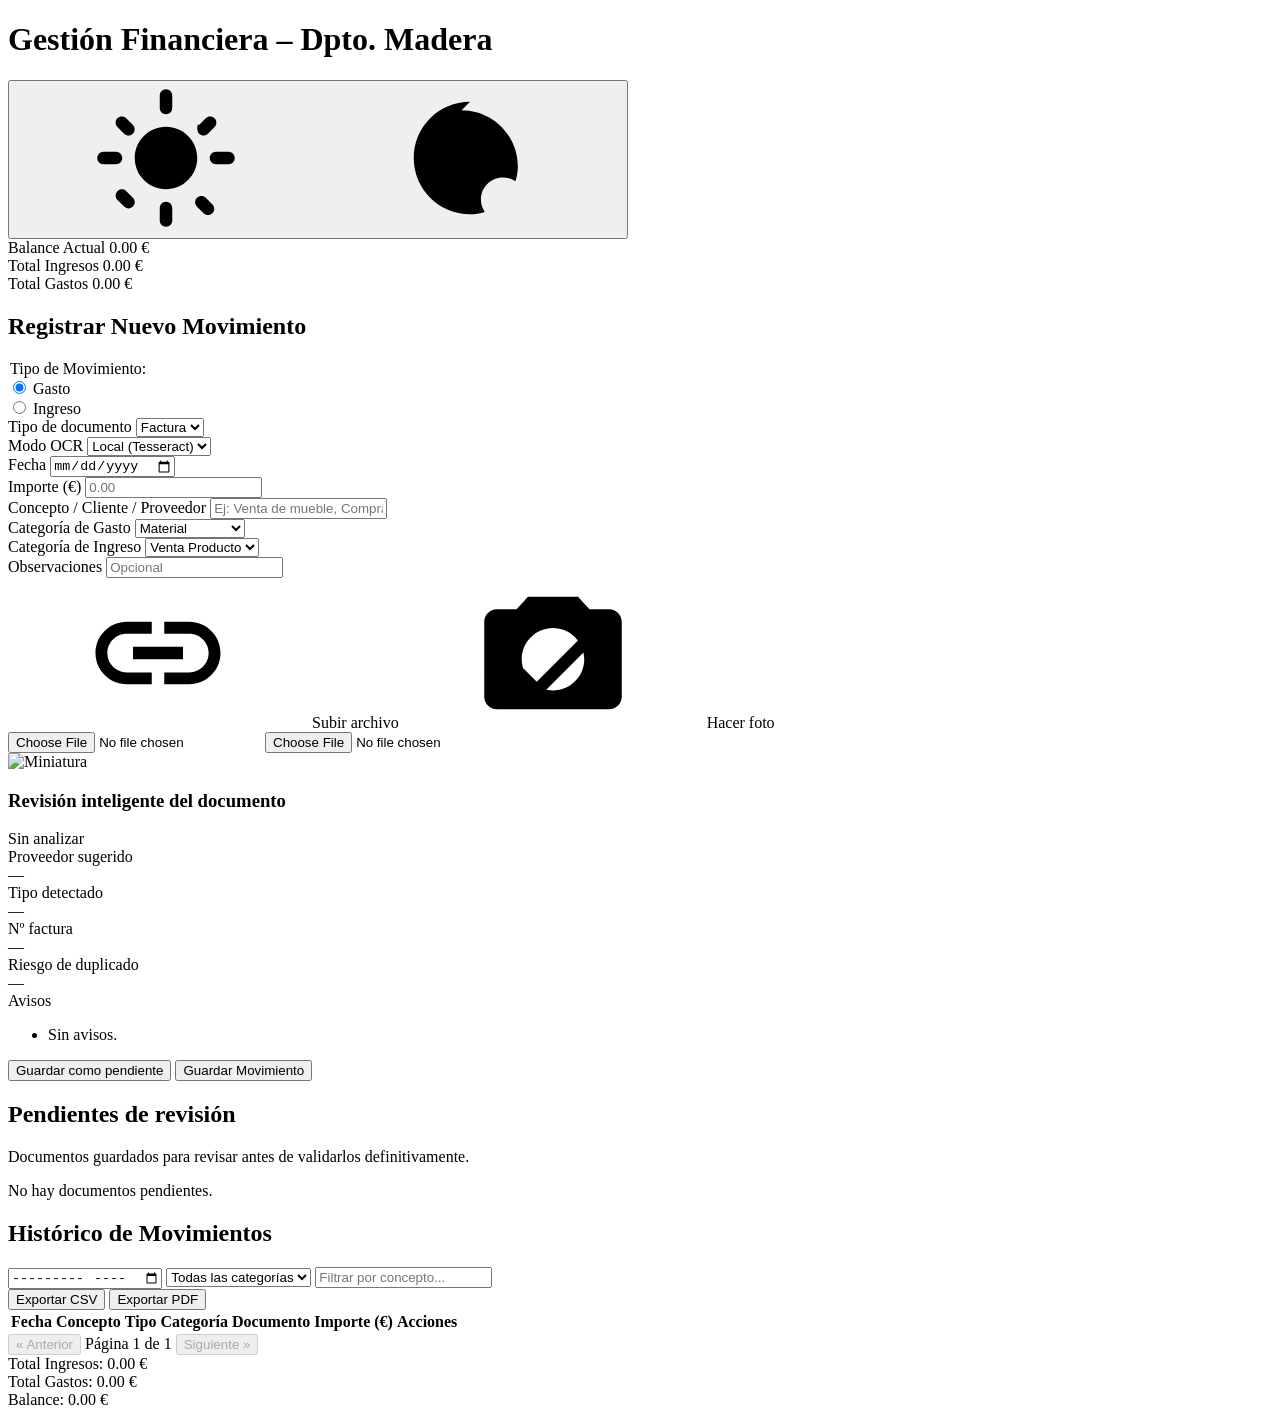
==== index.html @ caddfea9 "Migración: index.html" ====
<!DOCTYPE html>
<html lang="es">

<head>
    <meta charset="UTF-8">
    <meta name="viewport" content="width=device-width, initial-scale=1.0">
    <meta name="theme-color" content="#8b5e3c">
    <meta name="apple-mobile-web-app-capable" content="yes">
    <meta name="apple-mobile-web-app-status-bar-style" content="black-translucent">
    <link rel="manifest" href="./manifest.json">
    <link rel="icon" type="image/png" href="./assets/icon-192.png">
    <link rel="apple-touch-icon" href="./assets/icon-192.png">
    <title>Gestión Financiera - Madera</title>
    <link rel="stylesheet" href="css/styles.css">
    <script src="https://cdn.jsdelivr.net/npm/@supabase/supabase-js@2"></script>
    <script src='https://unpkg.com/tesseract.js@5.0.0/dist/tesseract.min.js'></script>
    <script src="https://cdnjs.cloudflare.com/ajax/libs/jspdf/2.5.1/jspdf.umd.min.js"></script>
    <script src="https://cdnjs.cloudflare.com/ajax/libs/jspdf-autotable/3.5.25/jspdf.plugin.autotable.min.js"></script>
</head>

<body>
    <!-- Iconos SVG -->
    <svg xmlns="http://www.w3.org/2000/svg" style="display:none">
        <symbol id="sun" viewBox="0 0 24 24">
            <path fill="currentColor"
                d="M12 7c-2.76 0-5 2.24-5 5s2.24 5 5 5 5-2.24 5-5-2.24-5-5-5zM2 13h2c.55 0 1-.45 1-1s-.45-1-1-1H2c-.55 0-1 .45-1 1s.45 1 1 1zm18 0h2c.55 0 1-.45 1-1s-.45-1-1-1h-2c-.55 0-1 .45-1 1s.45 1 1 1zM11 2v2c0 .55.45 1 1 1s1-.45 1-1V2c0-.55-.45-1-1-1s-1 .45-1 1zm0 18v2c0 .55.45 1 1 1s1-.45 1-1v-2c0-.55-.45-1-1-1s-1 .45-1 1zM5.64 5.64c-.39-.39-1.02-.39-1.41 0-.39.39-.39 1.02 0 1.41l1.06 1.06c.39.39 1.02.39 1.41 0s.39-1.02 0-1.41L5.64 5.64zm12.73 12.73c-.39-.39-1.02-.39-1.41 0-.39.39-.39 1.02 0 1.41l1.06 1.06c.39.39 1.02.39 1.41 0 .39-.39.39-1.02 0-1.41l-1.06-1.06zM18.36 5.64l-1.06 1.06c-.39-.39-.39 1.02 0 1.41s1.02.39 1.41 0l1.06-1.06c.39-.39.39-1.02 0-1.41-.39-.39-1.02-.39-1.41 0zM6.71 18.36l-1.06-1.06c-.39-.39-1.02-.39-1.41 0-.39.39-.39 1.02 0 1.41l1.06 1.06c.39.39 1.02.39 1.41 0s.39-1.02 0-1.41z" />
        </symbol>
        <symbol id="moon" viewBox="0 0 24 24">
            <path fill="currentColor"
                d="M12 3c-4.97 0-9 4.03-9 9s4.03 9 9 9c.83 0 1.62-.14 2.37-.38-.42-.6-.62-1.28-.62-2.02 0-1.93 1.57-3.5 3.5-3.5.74 0 1.42.2 2.02.62.24-.75.38-1.54.38-2.37 0-4.97-4.03-9-9-9z" />
        </symbol>
        <symbol id="camera" viewBox="0 0 24 24">
            <path fill="currentColor"
                d="M9.4 16.6 4.8 12l-1.4 1.4L9.4 19.4l12-12-1.4-1.4-10.6 10.6zM21 5h-3.17L16 3H8L6.17 5H3c-1.1 0-2 .9-2 2v12c0 1.1.9 2 2 2h18c1.1 0 2-.9 2-2V7c0-1.1-.9-2-2-2zm-9 13c-2.76 0-5-2.24-5-5s2.24-5 5-5 5 2.24 5 5-2.24 5-5 5z" />
        </symbol>
        <symbol id="link" viewBox="0 0 24 24">
            <path fill="currentColor"
                d="M3.9 12c0-1.71 1.39-3.1 3.1-3.1h4V7H7c-2.76 0-5 2.24-5 5s2.24 5 5 5h4v-1.9H7c-1.71 0-3.1-1.39-3.1-3.1zM8 13h8v-2H8v2zm9-6h-4v1.9h4c1.71 0 3.1 1.39 3.1 3.1s-1.39 3.1-3.1 3.1h-4V17h4c2.76 0 5-2.24 5-5s-2.24-5-5-5z" />
        </symbol>
        <symbol id="trash" viewBox="0 0 24 24">
            <path fill="currentColor"
                d="M6 19c0 1.1.9 2 2 2h8c1.1 0 2-.9 2-2V7H6v12zM19 4h-3.5l-1-1h-5l-1 1H5v2h14V4z" />
        </symbol>
    </svg>

    <div class="container">
        <header>
            <h1>Gestión Financiera – Dpto. Madera</h1>
            <button id="theme-toggle" class="theme-toggle" aria-label="Cambiar tema (oscuro/claro)">
                <svg class="icon-sun">
                    <use href="#sun"></use>
                </svg>
                <svg class="icon-moon">
                    <use href="#moon"></use>
                </svg>
                <div class="toggle-ball"></div>
            </button>
        </header>

        <section class="dashboard-grid">
            <div class="stat-card stat-balance">
                <span class="stat-label">Balance Actual</span>
                <span id="dash-balance" class="stat-value">0.00 €</span>
            </div>
            <div class="stat-card stat-income">
                <span class="stat-label">Total Ingresos</span>
                <span id="dash-ingresos" class="stat-value">0.00 €</span>
            </div>
            <div class="stat-card stat-expense">
                <span class="stat-label">Total Gastos</span>
                <span id="dash-gastos" class="stat-value">0.00 €</span>
            </div>
        </section>

        <main class="card">
            <h2>Registrar Nuevo Movimiento</h2>
            <form id="expense-form">
                <div class="form-group-radio">
                    <legend>Tipo de Movimiento:</legend>
                    <div>
                        <input type="radio" id="tipo-gasto" name="tipo" value="Gasto" checked>
                        <label for="tipo-gasto">Gasto</label>
                    </div>
                    <div>
                        <input type="radio" id="tipo-ingreso" name="tipo" value="Ingreso">
                        <label for="tipo-ingreso">Ingreso</label>
                    </div>
                </div>

                <div class="form-grid">
                    <div class="form-group">
                        <label for="doc-type">Tipo de documento</label>
                        <select id="doc-type">
                            <option value="Factura">Factura</option>
                            <option value="Ticket">Ticket</option>
                        </select>
                    </div>
                    <div class="form-group">
                        <label for="ocr-mode">Modo OCR</label>
                        <select id="ocr-mode">
                            <option value="local">Local (Tesseract)</option>
                            <option value="external">Externo (API)</option>
                        </select>
                    </div>
                    <div class="form-group">
                        <label for="fecha">Fecha</label>
                        <input type="date" id="fecha" required>
                    </div>
                    <div class="form-group">
                        <label for="importe">Importe (€)</label>
                        <input type="number" id="importe" step="0.01" required placeholder="0.00">
                    </div>
                    <div class="form-group full-width">
                        <label for="concepto">Concepto / Cliente / Proveedor</label>
                        <input type="text" id="concepto" required
                            placeholder="Ej: Venta de mueble, Compra de tornillos">
                        <div id="provider-suggestion" class="helper-chip hidden"></div>
                    </div>

                    <div class="form-group" id="categoria-gasto-group">
                        <label for="categoria-gasto">Categoría de Gasto</label>
                        <select id="categoria-gasto">
                            <option value="Material">Material</option>
                            <option value="Herramienta">Herramienta</option>
                            <option value="Mantenimiento">Mantenimiento</option>
                            <option value="Transporte">Transporte</option>
                            <option value="Formacion">Formación</option>
                            <option value="Otros Gastos">Otros Gastos</option>
                        </select>
                    </div>

                    <div class="form-group hidden" id="categoria-ingreso-group">
                        <label for="categoria-ingreso">Categoría de Ingreso</label>
                        <select id="categoria-ingreso">
                            <option value="Venta Producto">Venta Producto</option>
                            <option value="Servicios">Servicios</option>
                            <option value="Otros Ingresos">Otros Ingresos</option>
                        </select>
                    </div>

                    <div class="form-group">
                        <label for="observaciones">Observaciones</label>
                        <input type="text" id="observaciones" placeholder="Opcional">
                    </div>
                </div>

                <div class="file-upload-area">
                    <div class="file-actions">
                        <label for="factura-file" class="file-label">
                            <svg>
                                <use href="#link"></use>
                            </svg>
                            Subir archivo
                        </label>
                        <label for="factura-camera" class="file-label file-label-primary">
                            <svg>
                                <use href="#camera"></use>
                            </svg>
                            Hacer foto
                        </label>
                    </div>
                    <input type="file" id="factura-file" accept="image/*">
                    <input type="file" id="factura-camera" accept="image/*" capture="environment">
                    <div id="preview-container" class="hidden">
                        <img id="thumbnail" src="#" alt="Miniatura">
                        <span id="ocr-status"></span>
                    </div>
                </div>

                <section id="review-panel" class="review-panel hidden" aria-live="polite">
                    <div class="review-header">
                        <h3>Revisión inteligente del documento</h3>
                        <span id="ocr-confidence" class="review-badge review-badge-neutral">Sin analizar</span>
                    </div>
                    <div class="review-grid">
                        <div class="review-box">
                            <div class="review-label">Proveedor sugerido</div>
                            <div id="review-provider" class="review-value selectable-prediction" title="Haz clic para aplicar este proveedor">—</div>
                        </div>
                        <div class="review-box">
                            <div class="review-label">Tipo detectado</div>
                            <div id="review-doc-type" class="review-value">—</div>
                        </div>
                        <div class="review-box">
                            <div class="review-label">Nº factura</div>
                            <div id="review-invoice-number" class="review-value">—</div>
                        </div>
                        <div class="review-box">
                            <div class="review-label">Riesgo de duplicado</div>
                            <div id="review-duplicate" class="review-value">—</div>
                        </div>
                    </div>
                    <div class="review-warnings-wrap">
                        <div class="review-label">Avisos</div>
                        <ul id="review-warnings" class="review-warnings">
                            <li>Sin avisos.</li>
                        </ul>
                    </div>
                </section>

                <div class="form-actions-row">
                    <button type="button" id="save-pending-button" class="secondary-action-button">Guardar como pendiente</button>
                    <button type="submit" id="save-button">
                        <span class="btn-text">Guardar Movimiento</span>
                        <span class="loader hidden"></span>
                    </button>
                </div>
            </form>
        </main>

        <section class="card">
            <h2>Pendientes de revisión</h2>
            <p class="section-intro">Documentos guardados para revisar antes de validarlos definitivamente.</p>
            <div id="pending-empty" class="empty-state">No hay documentos pendientes.</div>
            <div id="pending-list" class="pending-list"></div>
        </section>

        <section class="card">
            <h2>Histórico de Movimientos</h2>
            <div class="filters">
                <input type="month" id="filter-month">
                <select id="filter-category">
                    <option value="">Todas las categorías</option>
                    <optgroup label="Gastos">
                        <option value="Material">Material</option>
                        <option value="Herramienta">Herramienta</option>
                        <option value="Mantenimiento">Mantenimiento</option>
                        <option value="Transporte">Transporte</option>
                        <option value="Formacion">Formación</option>
                        <option value="Otros Gastos">Otros Gastos</option>
                    </optgroup>
                    <optgroup label="Ingresos">
                        <option value="Venta Producto">Venta Producto</option>
                        <option value="Servicios">Servicios</option>
                        <option value="Otros Ingresos">Otros Ingresos</option>
                    </optgroup>
                </select>
                <input type="text" id="filter-provider" placeholder="Filtrar por concepto...">
                <div class="export-actions">
                    <button type="button" id="export-csv" class="file-label">Exportar CSV</button>
                    <button type="button" id="export-pdf" class="file-label btn-pdf">Exportar PDF</button>
                </div>
            </div>

            <div class="table-container">
                <table>
                    <thead>
                        <tr>
                            <th>Fecha</th>
                            <th>Concepto</th>
                            <th>Tipo</th>
                            <th>Categoría</th>
                            <th>Documento</th>
                            <th>Importe (€)</th>
                            <th class="actions-col">Acciones</th>
                        </tr>
                    </thead>
                    <tbody id="expenses-table-body"></tbody>
                </table>
            </div>

            <div class="pagination" id="pagination-controls">
                <button id="prev-page" disabled>&laquo; Anterior</button>
                <span id="page-info" class="pagination-info">Página 1 de 1</span>
                <button id="next-page" disabled>Siguiente &raquo;</button>
            </div>

            <div class="summary">
                <div>Total Ingresos: <span id="total-ingresos" class="monto-ingreso">0.00</span> €</div>
                <div>Total Gastos: <span id="total-gastos" class="monto-gasto">0.00</span> €</div>
                <div id="balance-total">Balance: <span id="balance">0.00</span> €</div>
            </div>
        </section>
    </div>

    <div id="toast-container" class="toast-container"></div>

    <script type="module" src="js/supabase-config.js"></script>
    <script type="module" src="js/supabase-client.js"></script>
    <script type="module" src="js/ocr-external-config.js"></script>
    <script type="module" src="js/script.js"></script>
    <script>
        (function () {
            if (location.protocol === 'file:') {
                const warning = document.createElement('div');
                warning.style.cssText = 'background:#fff3cd;color:#664d03;border:1px solid #ffecb5;padding:12px 16px;margin:12px;border-radius:8px;font-family:system-ui, -apple-system, Segoe UI, sans-serif;';
                warning.innerHTML = 'Esta app no puede ejecutarse con <code>file://</code>. Inicia un servidor local en esta carpeta y abre <code>http://localhost:8000</code>.';
                document.body.prepend(warning);
            }
        })();
        if ('serviceWorker' in navigator) {
            window.addEventListener('load', () => {
                if (location.protocol === 'http:' || location.protocol === 'https:') {
                    navigator.serviceWorker.register('./sw.js')
                        .then(reg => console.log('Service Worker registrado:', reg))
                        .catch(err => console.warn('Error al registrar Service Worker:', err));
                }
            });
        }
    </script>
</body>
</html>
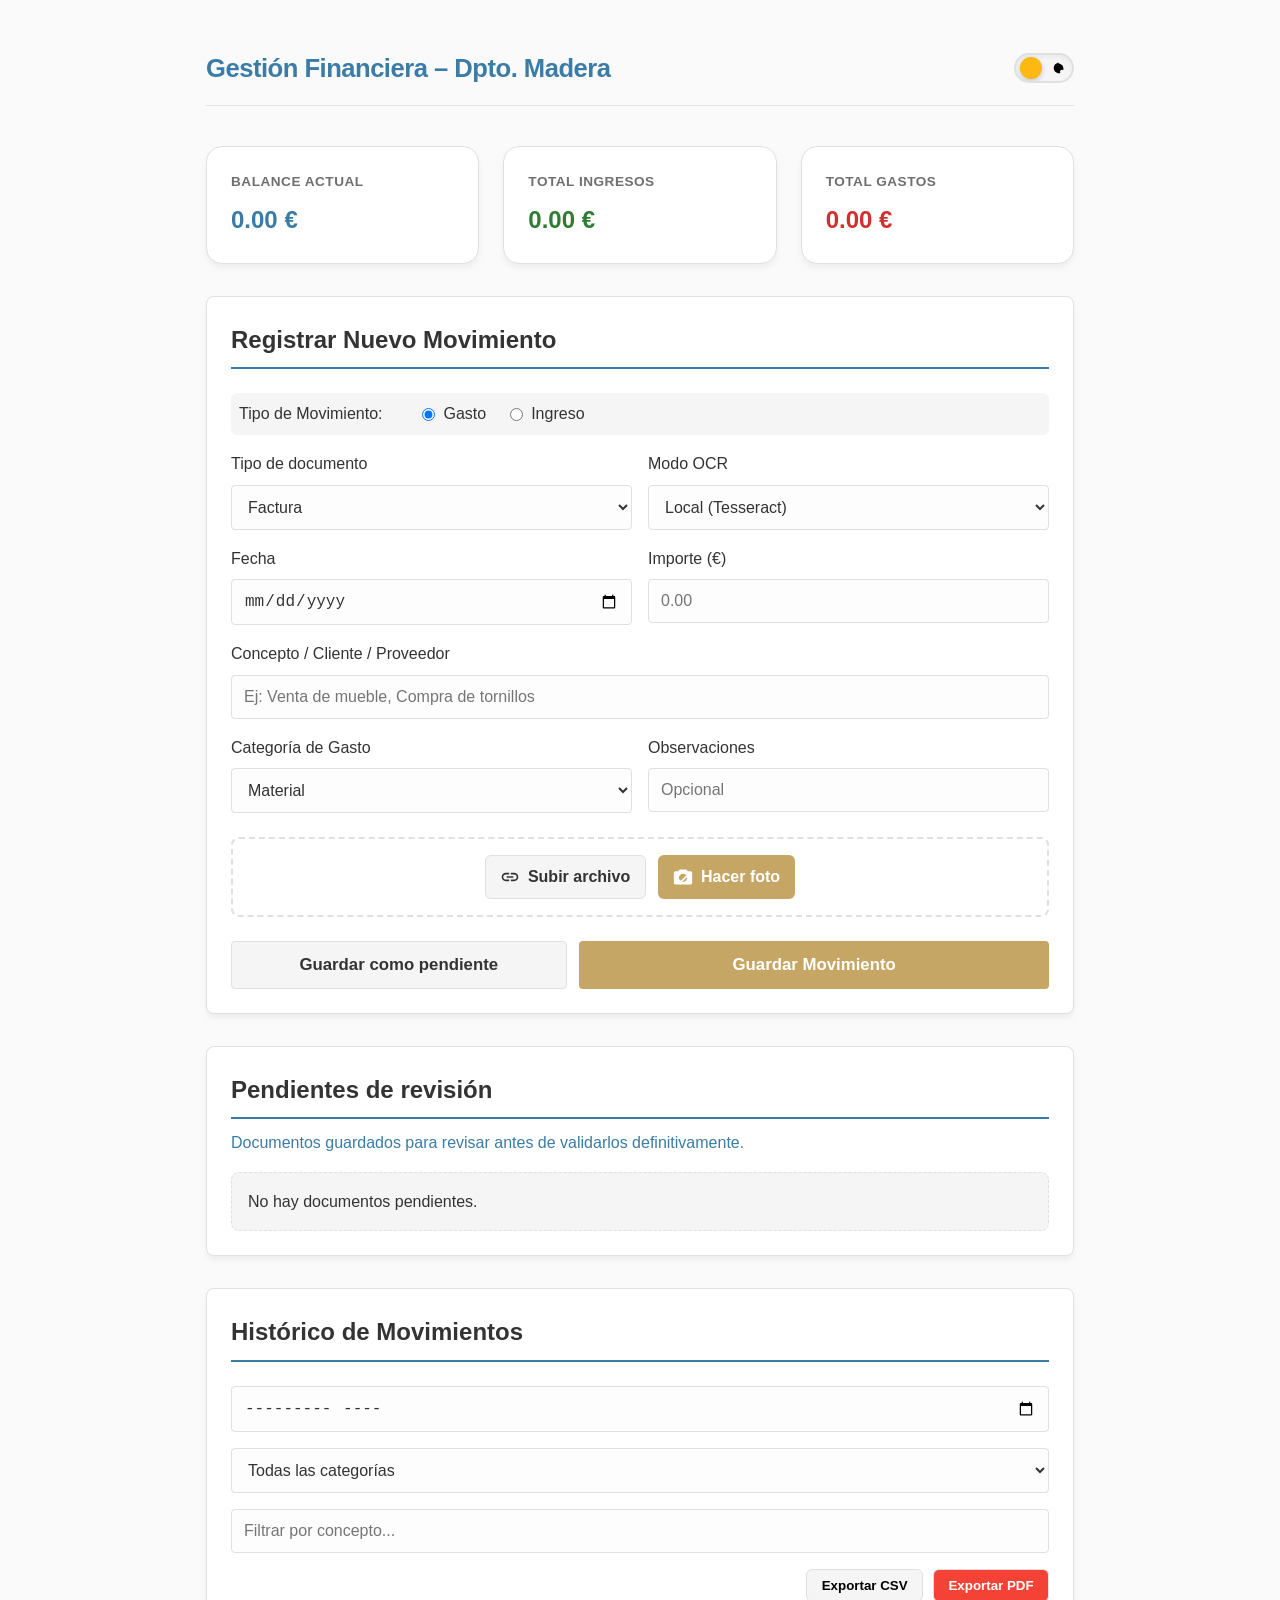
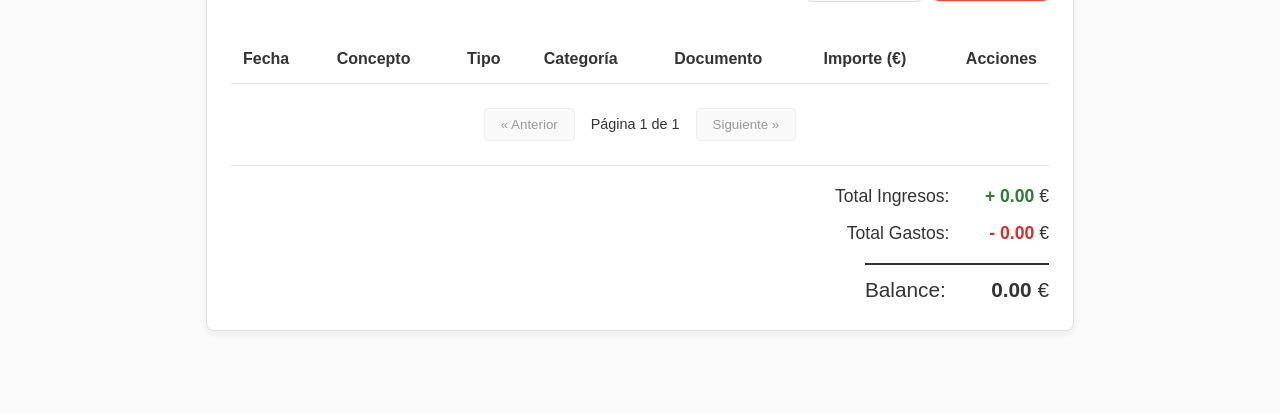
==== commit 51188232: "PWA fix: index.html" ====
--- a/index.html
+++ b/index.html
@@ -6,6 +6,7 @@
     <meta name="viewport" content="width=device-width, initial-scale=1.0">
     <meta name="theme-color" content="#8b5e3c">
     <meta name="apple-mobile-web-app-capable" content="yes">
+    <meta name="mobile-web-app-capable" content="yes">
     <meta name="apple-mobile-web-app-status-bar-style" content="black-translucent">
     <link rel="manifest" href="./manifest.json">
     <link rel="icon" type="image/png" href="./assets/icon-192.png">
--- a/css/styles.css
+++ b/css/styles.css
@@ -0,0 +1,862 @@
+/* ============================================
+   GESTIÓN FINANCIERA - DEPARTAMENTO DE MADERA
+   Estilos CSS
+   ============================================ */
+
+/* --- VARIABLES Y TEMAS --- */
+:root {
+    --bg-color: #FAFAFA;
+    --card-bg-color: #FFFFFF;
+    --text-color: #333333;
+    --border-color: #E0E0E0;
+    --primary-btn-bg: #C6A664;
+    --primary-btn-text: #FFFFFF;
+    --secondary-btn-bg: #F5F5F5;
+    --input-bg: #FDFDFD;
+    --accent-color: #3A7CA5;
+    --shadow: 0 4px 6px rgba(0, 0, 0, 0.05);
+    --danger-color: #D32F2F;
+    --danger-color-hover: #B71C1C;
+    --success-color: #2E7D32
+}
+
+html[data-theme=dark] {
+    --bg-color: #121212;
+    --card-bg-color: #1E1E1E;
+    --text-color: #EAEAEA;
+    --border-color: #333333;
+    --primary-btn-bg: #3A7CA5;
+    --secondary-btn-bg: #2C2C2C;
+    --input-bg: #252525;
+    --accent-color: #C6A664;
+    --success-color: #66BB6A
+}
+
+/* --- ESTILOS GENERALES --- */
+* {
+    box-sizing: border-box;
+    margin: 0;
+    padding: 0
+}
+
+body {
+    font-family: -apple-system, BlinkMacSystemFont, "Segoe UI", Roboto, sans-serif;
+    background-color: var(--bg-color);
+    color: var(--text-color);
+    transition: background-color .3s, color .3s;
+    line-height: 1.6
+}
+
+.container {
+    max-width: 900px;
+    margin: 2rem auto;
+    padding: 1rem
+}
+
+/* --- ENCABEZADO --- */
+header {
+    display: flex;
+    justify-content: space-between;
+    align-items: center;
+    margin-bottom: 2.5rem;
+    padding-bottom: 1rem;
+    border-bottom: 1px solid var(--border-color);
+}
+
+header h1 {
+    font-size: 1.6rem;
+    color: var(--accent-color);
+    font-weight: 800;
+    letter-spacing: -0.5px;
+}
+
+/* --- THEME TOGGLE (MODO OSCURO/CLARO) --- */
+.theme-toggle {
+    position: relative;
+    width: 60px;
+    height: 30px;
+    background: var(--secondary-btn-bg);
+    border: 2px solid var(--border-color);
+    border-radius: 30px;
+    cursor: pointer;
+    display: flex;
+    align-items: center;
+    justify-content: space-between;
+    padding: 0 6px;
+    overflow: hidden;
+    transition: all 0.3s ease;
+    box-shadow: inset 0 2px 4px rgba(0,0,0,0.05);
+}
+
+.theme-toggle:hover {
+    border-color: var(--accent-color);
+    box-shadow: 0 0 8px rgba(0, 123, 255, 0.1);
+}
+
+.theme-toggle svg {
+    width: 14px;
+    height: 14px;
+    fill: var(--text-color);
+    z-index: 1;
+    transition: opacity 0.3s ease, transform 0.3s ease;
+}
+
+.toggle-ball {
+    position: absolute;
+    width: 22px;
+    height: 22px;
+    background: #FDB813; /* Color Sol */
+    border-radius: 50%;
+    left: 4px;
+    transition: transform 0.4s cubic-bezier(0.175, 0.885, 0.32, 1.275), background-color 0.3s;
+    box-shadow: 0 2px 5px rgba(0,0,0,0.2);
+    z-index: 2;
+}
+
+html[data-theme=dark] .toggle-ball {
+    transform: translateX(30px);
+    background: #F3F3F3; /* Color Luna */
+}
+
+html[data-theme=dark] .icon-sun {
+    opacity: 0.2;
+    transform: scale(0.8);
+}
+
+html[data-theme=light] .icon-moon {
+    opacity: 0.2;
+    transform: scale(0.8);
+}
+
+.icon-button {
+    background: none;
+    border: none;
+    cursor: pointer;
+    padding: .5rem;
+    color: var(--text-color)
+}
+
+.icon-button svg,
+.delete-btn svg {
+    width: 24px;
+    height: 24px;
+    fill: currentColor
+}
+
+/* --- TARJETAS --- */
+.card {
+    background-color: var(--card-bg-color);
+    border-radius: 8px;
+    padding: 1.5rem;
+    margin-bottom: 2rem;
+    box-shadow: var(--shadow);
+    border: 1px solid var(--border-color)
+}
+
+h2 {
+    margin-bottom: 1.5rem;
+    border-bottom: 2px solid var(--accent-color);
+    padding-bottom: .5rem
+}
+
+/* --- FORMULARIO --- */
+.form-grid {
+    display: grid;
+    grid-template-columns: 1fr 1fr;
+    gap: 1rem
+}
+
+.form-group.full-width {
+    grid-column: 1 / -1
+}
+
+.form-group label {
+    display: block;
+    margin-bottom: .5rem;
+    font-weight: 500
+}
+
+input,
+select {
+    width: 100%;
+    padding: .75rem;
+    border: 1px solid var(--border-color);
+    background-color: var(--input-bg);
+    color: var(--text-color);
+    border-radius: 4px;
+    font-size: 1rem
+}
+
+input:focus,
+select:focus {
+    outline: none;
+    border-color: var(--accent-color)
+}
+
+.form-group-radio {
+    grid-column: 1 / -1;
+    display: flex;
+    gap: 1.5rem;
+    align-items: center;
+    margin-bottom: 1rem;
+    padding: .5rem;
+    border-radius: 6px;
+    background-color: var(--secondary-btn-bg);
+}
+
+.form-group-radio legend {
+    font-weight: 500;
+    margin-right: 1rem;
+}
+
+.form-group-radio div {
+    display: flex;
+    align-items: center;
+    gap: 0.5rem;
+}
+
+/* --- ÁREA DE SUBIDA DE ARCHIVOS --- */
+.file-upload-area {
+    margin-top: 1.5rem;
+    border: 2px dashed var(--border-color);
+    border-radius: 8px;
+    padding: 1rem;
+    text-align: center
+}
+
+.file-actions {
+    display: flex;
+    justify-content: center;
+    gap: .75rem;
+    flex-wrap: wrap
+}
+
+.file-label {
+    cursor: pointer;
+    display: flex;
+    align-items: center;
+    justify-content: center;
+    gap: .5rem;
+    font-weight: 600;
+    padding: .5rem .9rem;
+    border-radius: 6px;
+    border: 1px solid var(--border-color);
+    background-color: var(--secondary-btn-bg);
+    transition: background-color .2s ease, color .2s ease, border-color .2s ease
+}
+
+.file-label:hover {
+    background-color: var(--border-color)
+}
+
+.file-label-primary {
+    background-color: var(--primary-btn-bg);
+    color: var(--primary-btn-text);
+    border-color: transparent
+}
+
+.file-label-primary:hover {
+    background-color: var(--accent-color)
+}
+
+.file-label svg {
+    width: 20px;
+    height: 20px
+}
+
+input[type=file] {
+    display: none
+}
+
+#preview-container {
+    margin-top: 1rem;
+    display: flex;
+    flex-direction: column;
+    align-items: center;
+    gap: .5rem
+}
+
+#thumbnail {
+    max-width: 150px;
+    max-height: 150px;
+    border-radius: 4px;
+    border: 1px solid var(--border-color)
+}
+
+#ocr-status {
+    font-style: italic;
+    font-size: .9rem;
+    color: var(--accent-color)
+}
+
+.helper-chip {
+    display: inline-flex;
+    margin-top: .6rem;
+    padding: .45rem .7rem;
+    border-radius: 999px;
+    background: var(--secondary-btn-bg);
+    border: 1px solid var(--border-color);
+    font-size: .9rem;
+    color: var(--accent-color);
+    cursor: pointer;
+}
+
+.review-panel {
+    margin-top: 1.25rem;
+    padding: 1rem;
+    border-radius: 10px;
+    border: 1px solid var(--border-color);
+    background: var(--secondary-btn-bg);
+}
+
+.review-header {
+    display: flex;
+    justify-content: space-between;
+    gap: 1rem;
+    align-items: center;
+    margin-bottom: 1rem;
+    flex-wrap: wrap;
+}
+
+.review-header h3 {
+    margin: 0;
+    font-size: 1rem;
+}
+
+.review-grid {
+    display: grid;
+    grid-template-columns: repeat(2, minmax(0, 1fr));
+    gap: .8rem;
+    margin-bottom: .9rem;
+}
+
+.review-box {
+    background: var(--card-bg-color);
+    border: 1px solid var(--border-color);
+    border-radius: 8px;
+    padding: .75rem;
+}
+
+.review-label {
+    font-size: .82rem;
+    text-transform: uppercase;
+    letter-spacing: .03em;
+    color: var(--accent-color);
+    margin-bottom: .25rem;
+}
+
+.review-value {
+    font-weight: 600;
+}
+
+.review-badge {
+    display: inline-flex;
+    align-items: center;
+    padding: .35rem .65rem;
+    border-radius: 999px;
+    font-size: .85rem;
+    font-weight: 700;
+    border: 1px solid transparent;
+}
+
+.review-badge-good {
+    background: rgba(46, 125, 50, .12);
+    color: var(--success-color);
+    border-color: rgba(46, 125, 50, .3);
+}
+
+.review-badge-warn {
+    background: rgba(198, 166, 100, .18);
+    color: #8b5e3c;
+    border-color: rgba(198, 166, 100, .35);
+}
+
+.review-badge-bad {
+    background: rgba(211, 47, 47, .12);
+    color: var(--danger-color);
+    border-color: rgba(211, 47, 47, .3);
+}
+
+.review-badge-neutral {
+    background: var(--card-bg-color);
+    color: var(--text-color);
+    border-color: var(--border-color);
+}
+
+.review-warnings-wrap {
+    margin-top: .4rem;
+}
+
+.review-warnings {
+    margin: .45rem 0 0 1.1rem;
+}
+
+.review-warnings li {
+    margin-bottom: .25rem;
+}
+
+.hidden {
+    display: none !important
+}
+
+/* --- BOTONES --- */
+.form-actions-row {
+    display: grid;
+    grid-template-columns: 1fr 1.4fr;
+    gap: .8rem;
+    margin-top: 1.5rem;
+}
+
+button[type=submit],
+.secondary-action-button {
+    width: 100%;
+    padding: .8rem;
+    background-color: var(--primary-btn-bg);
+    color: var(--primary-btn-text);
+    border: none;
+    border-radius: 4px;
+    font-size: 1.05rem;
+    font-weight: 700;
+    cursor: pointer;
+    display: flex;
+    justify-content: center;
+    align-items: center
+}
+
+.secondary-action-button {
+    background-color: var(--secondary-btn-bg);
+    color: var(--text-color);
+    border: 1px solid var(--border-color);
+}
+
+button:disabled {
+    opacity: .6;
+    cursor: not-allowed
+}
+
+.loader {
+    width: 20px;
+    height: 20px;
+    border: 3px solid hsla(0, 0%, 100%, .3);
+    border-radius: 50%;
+    border-top-color: #fff;
+    animation: spin 1s ease-in-out infinite
+}
+
+@keyframes spin {
+    to {
+        transform: rotate(360deg)
+    }
+}
+
+/* --- PENDIENTES --- */
+.section-intro {
+    color: var(--accent-color);
+    margin-top: -0.8rem;
+    margin-bottom: 1rem;
+}
+
+.empty-state {
+    padding: 1rem;
+    border: 1px dashed var(--border-color);
+    border-radius: 8px;
+    background: var(--secondary-btn-bg);
+}
+
+.pending-list {
+    display: grid;
+    gap: .9rem;
+}
+
+.pending-item {
+    border: 1px solid var(--border-color);
+    background: var(--card-bg-color);
+    border-radius: 10px;
+    padding: 1rem;
+    transition: transform 0.2s ease, box-shadow 0.2s ease;
+}
+
+.pending-item:hover {
+    box-shadow: var(--shadow);
+}
+
+.pending-content-wrapper {
+    display: flex;
+    gap: 1rem;
+    align-items: flex-start;
+}
+
+.pending-thumbnail-container {
+    flex-shrink: 0;
+    width: 80px;
+    height: 80px;
+    border-radius: 6px;
+    overflow: hidden;
+    border: 1px solid var(--border-color);
+    background: var(--bg-color);
+}
+
+.pending-thumbnail {
+    width: 100%;
+    height: 100%;
+    object-fit: cover;
+}
+
+.pending-info {
+    flex-grow: 1;
+}
+
+.pending-top {
+    display: flex;
+    justify-content: space-between;
+    gap: 1rem;
+    align-items: flex-start;
+}
+
+.pending-title {
+    font-weight: 700;
+    font-size: 1.1rem;
+    margin-bottom: .25rem;
+}
+
+.pending-meta {
+    display: flex;
+    flex-wrap: wrap;
+    gap: 0.5rem;
+    margin-bottom: 0.5rem;
+}
+
+.meta-tag {
+    font-size: 0.8rem;
+    padding: 0.2rem 0.5rem;
+    background: var(--secondary-btn-bg);
+    border-radius: 4px;
+    color: var(--text-color);
+    border: 1px solid var(--border-color);
+}
+
+.meta-source {
+    font-size: 0.8rem;
+    font-weight: 600;
+    color: var(--accent-color);
+}
+
+.pending-actions {
+    display: flex;
+    gap: .5rem;
+    margin-top: 0.5rem;
+}
+
+.pending-actions button {
+    padding: .45rem .8rem;
+    border-radius: 6px;
+    border: 1px solid var(--border-color);
+    background: var(--secondary-btn-bg);
+    color: var(--text-color);
+    cursor: pointer;
+    font-weight: 600;
+    font-size: 0.9rem;
+    transition: all 0.2s;
+}
+
+.pending-actions button:hover {
+    background: var(--border-color);
+}
+
+.pending-actions .pending-apply {
+    background: var(--primary-btn-bg);
+    color: var(--primary-btn-text);
+    border-color: transparent;
+}
+
+.pending-actions .pending-apply:hover {
+    filter: brightness(1.1);
+}
+
+.pending-actions .pending-delete {
+    color: var(--danger-color);
+}
+
+.pending-actions .pending-delete:hover {
+    background: rgba(211, 47, 47, 0.1);
+    border-color: var(--danger-color);
+}
+
+/* --- FILTROS Y TABLA --- */
+.filters {
+    display: flex;
+    gap: 1rem;
+    margin-bottom: 2rem;
+    flex-wrap: wrap;
+    align-items: center;
+}
+
+.table-container {
+    overflow-x: auto
+}
+
+table {
+    width: 100%;
+    border-collapse: collapse
+}
+
+th,
+td {
+    padding: .75rem;
+    text-align: left;
+    border-bottom: 1px solid var(--border-color)
+}
+
+tbody tr:hover {
+    background-color: var(--secondary-btn-bg)
+}
+
+.monto-ingreso {
+    color: var(--success-color);
+    font-weight: 500;
+}
+
+.monto-gasto {
+    color: var(--danger-color);
+}
+
+.monto-ingreso::before {
+    content: '+ ';
+}
+
+.monto-gasto::before {
+    content: '- ';
+}
+
+.summary {
+    margin-top: 1.5rem;
+    border-top: 1px solid var(--border-color);
+    padding-top: 1rem;
+    display: flex;
+    flex-direction: column;
+    align-items: flex-end;
+    gap: .5rem;
+    font-size: 1.1rem
+}
+
+.summary div span {
+    font-weight: bold;
+    min-width: 80px;
+    display: inline-block;
+    text-align: right;
+}
+
+#balance-total {
+    font-size: 1.3rem;
+    border-top: 2px solid var(--text-color);
+    padding-top: .5rem;
+    margin-top: .5rem;
+}
+
+.link-icon {
+    display: inline-block;
+    width: 20px;
+    height: 20px;
+    vertical-align: middle
+}
+
+.actions-col {
+    width: 1%;
+    text-align: center
+}
+
+.delete-btn {
+    background: none;
+    border: none;
+    color: var(--danger-color);
+    cursor: pointer;
+    padding: .25rem
+}
+
+.delete-btn:hover {
+    color: var(--danger-color-hover)
+}
+
+.delete-btn svg {
+    width: 20px;
+    height: 20px
+}
+
+/* --- NOTIFICACIONES TOAST --- */
+.toast-container {
+    position: fixed;
+    bottom: 20px;
+    right: 20px;
+    z-index: 1000;
+    display: flex;
+    flex-direction: column;
+    gap: 10px;
+    pointer-events: none;
+}
+
+.toast {
+    background-color: var(--card-bg-color);
+    color: var(--text-color);
+    padding: 1rem 1.5rem;
+    border-radius: 8px;
+    box-shadow: 0 4px 12px rgba(0, 0, 0, 0.15);
+    border-left: 5px solid var(--accent-color);
+    display: flex;
+    align-items: center;
+    justify-content: space-between;
+    min-width: 300px;
+    transform: translateX(120%);
+    transition: transform 0.3s cubic-bezier(0.68, -0.55, 0.27, 1.55);
+    pointer-events: auto;
+}
+
+.toast.show {
+    transform: translateX(0);
+}
+
+.toast.success {
+    border-left-color: var(--success-color);
+}
+
+.toast.error {
+    border-left-color: var(--danger-color);
+}
+
+.toast-close {
+    background: none;
+    border: none;
+    cursor: pointer;
+    color: inherit;
+    font-size: 1.2rem;
+    margin-left: 1rem;
+    opacity: 0.6;
+}
+
+.toast-close:hover {
+    opacity: 1;
+}
+
+/* --- PAGINACIÓN --- */
+.pagination {
+    display: flex;
+    justify-content: center;
+    align-items: center;
+    gap: 1rem;
+    margin-top: 1.5rem;
+}
+
+.pagination button {
+    background-color: var(--secondary-btn-bg);
+    border: 1px solid var(--border-color);
+    color: var(--text-color);
+    padding: 0.5rem 1rem;
+    border-radius: 4px;
+    cursor: pointer;
+    transition: 0.2s;
+    font-weight: 500;
+}
+
+.pagination button:hover:not(:disabled) {
+    background-color: var(--border-color);
+}
+
+.pagination button:disabled {
+    opacity: 0.5;
+    cursor: not-allowed;
+}
+
+.pagination-info {
+    font-size: 0.9rem;
+    color: var(--text-color);
+    font-weight: 500;
+}
+
+/* --- DASHBOARD SUMMARY --- */
+.dashboard-grid {
+    display: grid;
+    grid-template-columns: repeat(3, 1fr);
+    gap: 1.5rem;
+    margin-bottom: 2rem;
+}
+
+.stat-card {
+    background: var(--card-bg-color);
+    padding: 1.5rem;
+    border-radius: 16px;
+    box-shadow: var(--shadow);
+    display: flex;
+    flex-direction: column;
+    gap: 0.5rem;
+    border: 1px solid var(--border-color);
+    transition: transform 0.3s ease;
+}
+
+.stat-card:hover {
+    transform: translateY(-5px);
+}
+
+.stat-label {
+    font-size: 0.85rem;
+    color: var(--text-color);
+    opacity: 0.7;
+    font-weight: 600;
+    text-transform: uppercase;
+    letter-spacing: 0.5px;
+}
+
+.stat-value {
+    font-size: 1.5rem;
+    font-weight: 800;
+}
+
+.stat-balance .stat-value { color: var(--accent-color); }
+.stat-income .stat-value { color: var(--success-color); }
+.stat-expense .stat-value { color: var(--danger-color); }
+
+.export-actions {
+    display: flex;
+    gap: 10px;
+    margin-left: auto;
+}
+
+.btn-pdf {
+    background-color: #f44336 !important;
+    color: white !important;
+}
+
+.btn-pdf:hover {
+    background-color: #d32f2f !important;
+}
+
+.selectable-prediction:hover {
+    background: var(--secondary-btn-bg);
+    cursor: pointer;
+    border-radius: 4px;
+}
+
+/* --- RESPONSIVE --- */
+@media (max-width:768px) {
+    .dashboard-grid {
+        grid-template-columns: 1fr;
+    }
+
+    .form-grid {
+        grid-template-columns: 1fr
+    }
+
+    .filters {
+        flex-direction: column
+    }
+
+    .file-actions {
+        flex-direction: column
+    }
+
+    .review-grid {
+        grid-template-columns: 1fr
+    }
+
+    .form-actions-row {
+        grid-template-columns: 1fr
+    }
+}
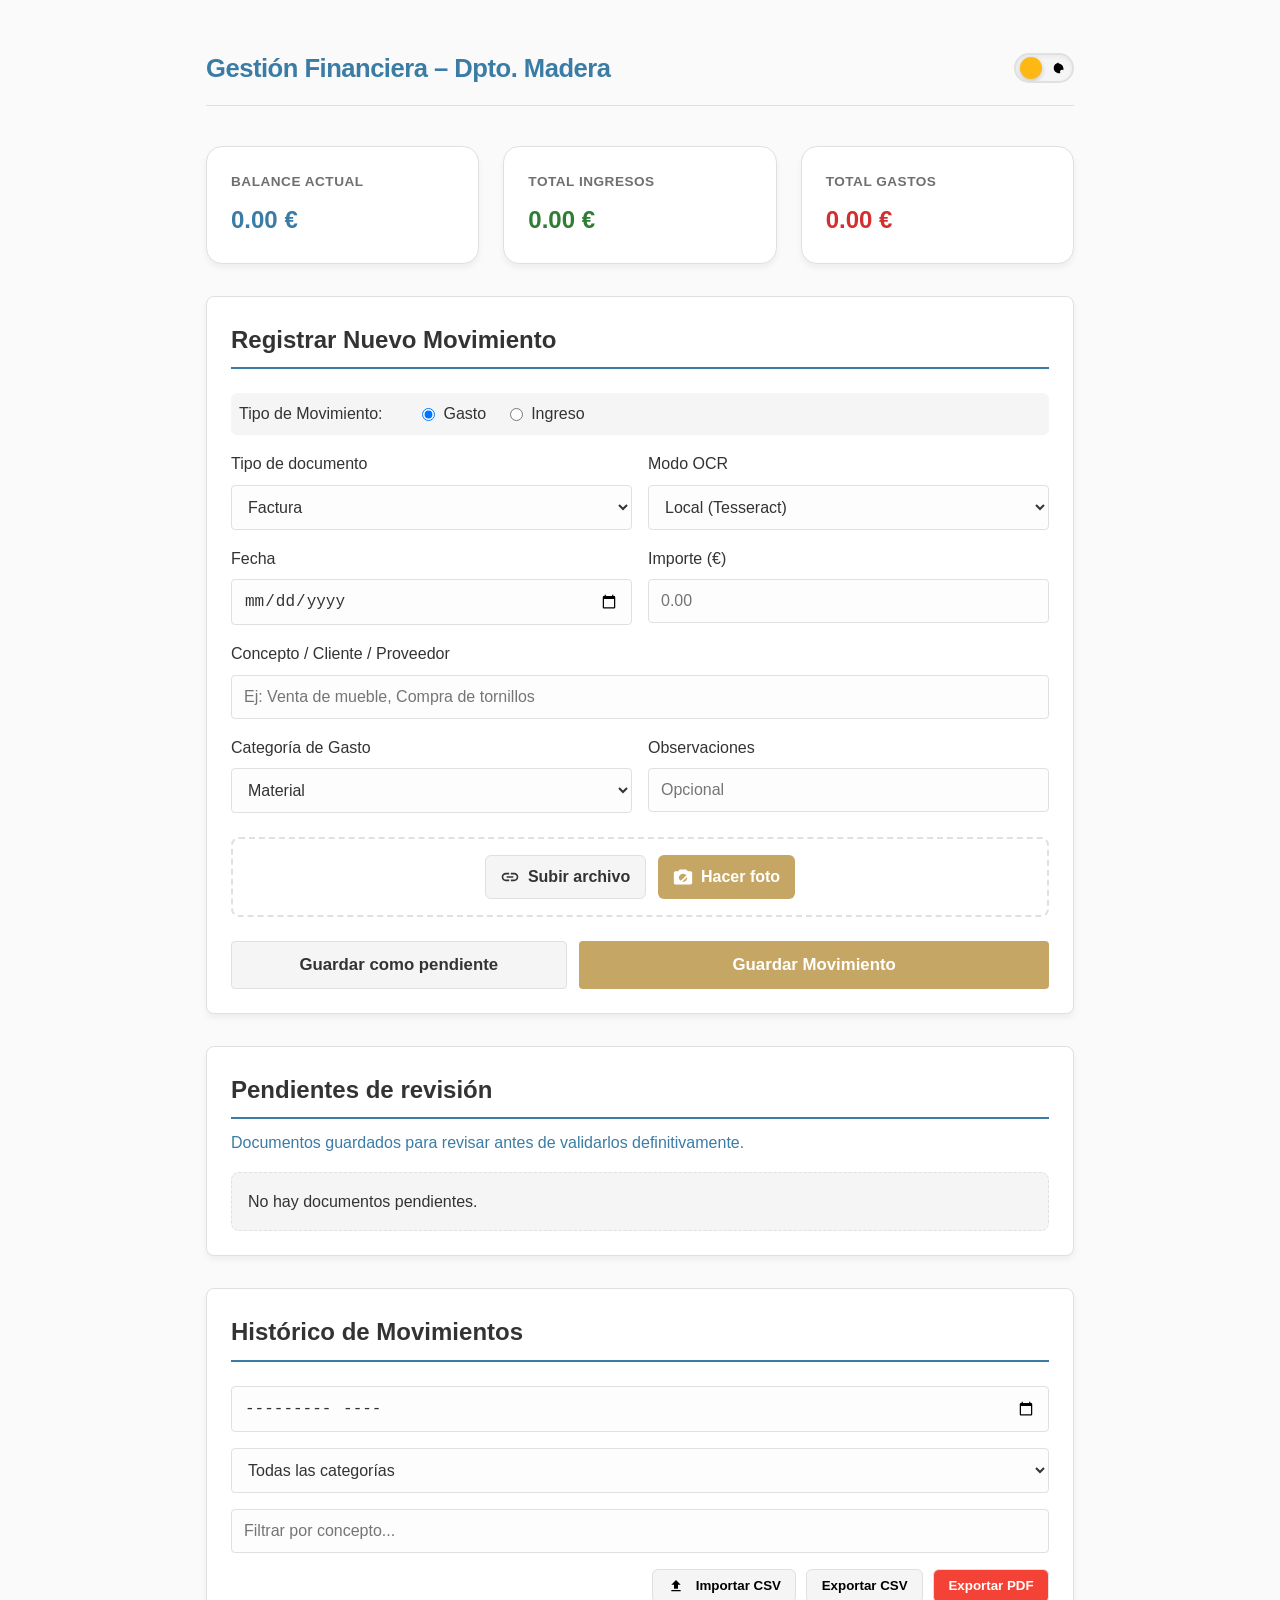
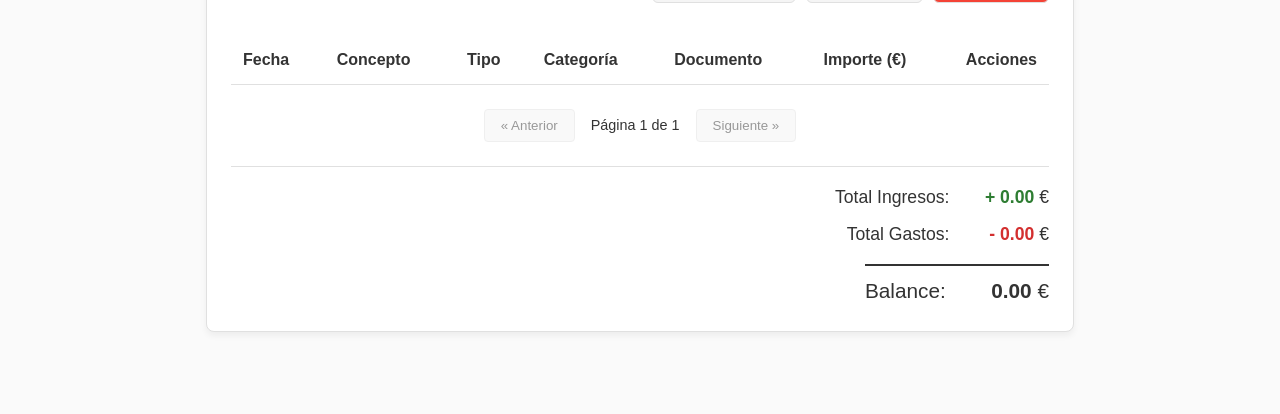
==== commit 4f582940: "feat: implement CSV import and update UI v13" ====
--- a/index.html
+++ b/index.html
@@ -6,7 +6,6 @@
     <meta name="viewport" content="width=device-width, initial-scale=1.0">
     <meta name="theme-color" content="#8b5e3c">
     <meta name="apple-mobile-web-app-capable" content="yes">
-    <meta name="mobile-web-app-capable" content="yes">
     <meta name="apple-mobile-web-app-status-bar-style" content="black-translucent">
     <link rel="manifest" href="./manifest.json">
     <link rel="icon" type="image/png" href="./assets/icon-192.png">
@@ -42,21 +41,33 @@
             <path fill="currentColor"
                 d="M6 19c0 1.1.9 2 2 2h8c1.1 0 2-.9 2-2V7H6v12zM19 4h-3.5l-1-1h-5l-1 1H5v2h14V4z" />
         </symbol>
+        <symbol id="upload" viewBox="0 0 24 24">
+            <path fill="currentColor" d="M9 16h6v-6h4l-7-7-7 7h4v6zm-4 2h14v2H5v-2z" />
+        </symbol>
     </svg>
 
     <div class="container">
         <header>
             <h1>Gestión Financiera – Dpto. Madera</h1>
-            <button id="theme-toggle" class="theme-toggle" aria-label="Cambiar tema (oscuro/claro)">
-                <svg class="icon-sun">
-                    <use href="#sun"></use>
-                </svg>
-                <svg class="icon-moon">
-                    <use href="#moon"></use>
-                </svg>
-                <div class="toggle-ball"></div>
-            </button>
+            <div class="header-actions">
+                <button id="install-app-button" class="secondary-action-button header-install-button hidden" type="button">
+                    Instalar app
+                </button>
+                <button id="theme-toggle" class="theme-toggle" aria-label="Cambiar tema (oscuro/claro)">
+                    <svg class="icon-sun">
+                        <use href="#sun"></use>
+                    </svg>
+                    <svg class="icon-moon">
+                        <use href="#moon"></use>
+                    </svg>
+                    <div class="toggle-ball"></div>
+                </button>
+            </div>
         </header>
+
+        <div id="offline-status" class="offline-status hidden" aria-live="polite">
+            Estás sin conexión. La app seguirá funcionando con lo ya cargado, pero los datos nuevos de Supabase no estarán disponibles hasta que vuelva Internet.
+        </div>
 
         <section class="dashboard-grid">
             <div class="stat-card stat-balance">
@@ -238,9 +249,16 @@
                 </select>
                 <input type="text" id="filter-provider" placeholder="Filtrar por concepto...">
                 <div class="export-actions">
+                    <button type="button" id="import-csv-trigger" class="file-label">
+                        <svg style="width:1.2em;height:1.2em;vertical-align:middle;margin-right:4px;">
+                            <use href="#upload"></use>
+                        </svg>
+                        Importar CSV
+                    </button>
                     <button type="button" id="export-csv" class="file-label">Exportar CSV</button>
                     <button type="button" id="export-pdf" class="file-label btn-pdf">Exportar PDF</button>
                 </div>
+                <input type="file" id="import-csv-file" accept=".csv" class="hidden">
             </div>
 
             <div class="table-container">
@@ -279,7 +297,7 @@
     <script type="module" src="js/supabase-config.js"></script>
     <script type="module" src="js/supabase-client.js"></script>
     <script type="module" src="js/ocr-external-config.js"></script>
-    <script type="module" src="js/script.js"></script>
+    <script type="module" src="js/script.js?v=20260503c"></script>
     <script>
         (function () {
             if (location.protocol === 'file:') {
@@ -289,10 +307,54 @@
                 document.body.prepend(warning);
             }
         })();
+
+        const installAppButton = document.getElementById('install-app-button');
+        const offlineStatus = document.getElementById('offline-status');
+        let deferredInstallPrompt = null;
+
+        function updateConnectivityUI() {
+            if (!offlineStatus) return;
+            offlineStatus.classList.toggle('hidden', navigator.onLine);
+        }
+
+        function setInstallButtonVisibility(visible) {
+            if (!installAppButton) return;
+            installAppButton.classList.toggle('hidden', !visible);
+        }
+
+        window.addEventListener('beforeinstallprompt', (event) => {
+            event.preventDefault();
+            deferredInstallPrompt = event;
+            setInstallButtonVisibility(true);
+        });
+
+        window.addEventListener('appinstalled', () => {
+            deferredInstallPrompt = null;
+            setInstallButtonVisibility(false);
+            console.log('PWA instalada correctamente');
+        });
+
+        installAppButton?.addEventListener('click', async () => {
+            if (!deferredInstallPrompt) return;
+            deferredInstallPrompt.prompt();
+            const choice = await deferredInstallPrompt.userChoice;
+            console.log('Resultado instalación PWA:', choice?.outcome || 'sin dato');
+            if (choice?.outcome !== 'accepted') {
+                setInstallButtonVisibility(true);
+                return;
+            }
+            deferredInstallPrompt = null;
+            setInstallButtonVisibility(false);
+        });
+
+        window.addEventListener('online', updateConnectivityUI);
+        window.addEventListener('offline', updateConnectivityUI);
+        updateConnectivityUI();
+
         if ('serviceWorker' in navigator) {
             window.addEventListener('load', () => {
                 if (location.protocol === 'http:' || location.protocol === 'https:') {
-                    navigator.serviceWorker.register('./sw.js')
+                    navigator.serviceWorker.register('./sw.js?v=20260503c')
                         .then(reg => console.log('Service Worker registrado:', reg))
                         .catch(err => console.warn('Error al registrar Service Worker:', err));
                 }
@@ -300,4 +362,5 @@
         }
     </script>
 </body>
+
 </html>
--- a/css/styles.css
+++ b/css/styles.css
@@ -1,68 +1,68 @@
-/* ============================================
-   GESTIÓN FINANCIERA - DEPARTAMENTO DE MADERA
-   Estilos CSS
-   ============================================ */
-
-/* --- VARIABLES Y TEMAS --- */
-:root {
-    --bg-color: #FAFAFA;
-    --card-bg-color: #FFFFFF;
-    --text-color: #333333;
-    --border-color: #E0E0E0;
-    --primary-btn-bg: #C6A664;
-    --primary-btn-text: #FFFFFF;
-    --secondary-btn-bg: #F5F5F5;
-    --input-bg: #FDFDFD;
-    --accent-color: #3A7CA5;
-    --shadow: 0 4px 6px rgba(0, 0, 0, 0.05);
-    --danger-color: #D32F2F;
-    --danger-color-hover: #B71C1C;
-    --success-color: #2E7D32
-}
-
-html[data-theme=dark] {
-    --bg-color: #121212;
-    --card-bg-color: #1E1E1E;
-    --text-color: #EAEAEA;
-    --border-color: #333333;
-    --primary-btn-bg: #3A7CA5;
-    --secondary-btn-bg: #2C2C2C;
-    --input-bg: #252525;
-    --accent-color: #C6A664;
-    --success-color: #66BB6A
-}
-
-/* --- ESTILOS GENERALES --- */
-* {
-    box-sizing: border-box;
-    margin: 0;
-    padding: 0
-}
-
-body {
-    font-family: -apple-system, BlinkMacSystemFont, "Segoe UI", Roboto, sans-serif;
-    background-color: var(--bg-color);
-    color: var(--text-color);
-    transition: background-color .3s, color .3s;
-    line-height: 1.6
-}
-
-.container {
-    max-width: 900px;
-    margin: 2rem auto;
-    padding: 1rem
-}
-
-/* --- ENCABEZADO --- */
-header {
-    display: flex;
-    justify-content: space-between;
-    align-items: center;
-    margin-bottom: 2.5rem;
-    padding-bottom: 1rem;
-    border-bottom: 1px solid var(--border-color);
-}
-
+/* ============================================
+   GESTIÓN FINANCIERA - DEPARTAMENTO DE MADERA
+   Estilos CSS
+   ============================================ */
+
+/* --- VARIABLES Y TEMAS --- */
+:root {
+    --bg-color: #FAFAFA;
+    --card-bg-color: #FFFFFF;
+    --text-color: #333333;
+    --border-color: #E0E0E0;
+    --primary-btn-bg: #C6A664;
+    --primary-btn-text: #FFFFFF;
+    --secondary-btn-bg: #F5F5F5;
+    --input-bg: #FDFDFD;
+    --accent-color: #3A7CA5;
+    --shadow: 0 4px 6px rgba(0, 0, 0, 0.05);
+    --danger-color: #D32F2F;
+    --danger-color-hover: #B71C1C;
+    --success-color: #2E7D32
+}
+
+html[data-theme=dark] {
+    --bg-color: #121212;
+    --card-bg-color: #1E1E1E;
+    --text-color: #EAEAEA;
+    --border-color: #333333;
+    --primary-btn-bg: #3A7CA5;
+    --secondary-btn-bg: #2C2C2C;
+    --input-bg: #252525;
+    --accent-color: #C6A664;
+    --success-color: #66BB6A
+}
+
+/* --- ESTILOS GENERALES --- */
+* {
+    box-sizing: border-box;
+    margin: 0;
+    padding: 0
+}
+
+body {
+    font-family: -apple-system, BlinkMacSystemFont, "Segoe UI", Roboto, sans-serif;
+    background-color: var(--bg-color);
+    color: var(--text-color);
+    transition: background-color .3s, color .3s;
+    line-height: 1.6
+}
+
+.container {
+    max-width: 900px;
+    margin: 2rem auto;
+    padding: 1rem
+}
+
+/* --- ENCABEZADO --- */
+header {
+    display: flex;
+    justify-content: space-between;
+    align-items: center;
+    margin-bottom: 2.5rem;
+    padding-bottom: 1rem;
+    border-bottom: 1px solid var(--border-color);
+}
+
 header h1 {
     font-size: 1.6rem;
     color: var(--accent-color);
@@ -70,772 +70,811 @@
     letter-spacing: -0.5px;
 }
 
-/* --- THEME TOGGLE (MODO OSCURO/CLARO) --- */
-.theme-toggle {
-    position: relative;
-    width: 60px;
-    height: 30px;
-    background: var(--secondary-btn-bg);
-    border: 2px solid var(--border-color);
-    border-radius: 30px;
-    cursor: pointer;
+.header-actions {
     display: flex;
     align-items: center;
-    justify-content: space-between;
-    padding: 0 6px;
-    overflow: hidden;
-    transition: all 0.3s ease;
-    box-shadow: inset 0 2px 4px rgba(0,0,0,0.05);
+    gap: .75rem;
 }
 
-.theme-toggle:hover {
-    border-color: var(--accent-color);
-    box-shadow: 0 0 8px rgba(0, 123, 255, 0.1);
+.header-install-button {
+    width: auto;
+    min-width: 140px;
+    padding: .7rem 1rem;
+    font-size: .95rem;
+    white-space: nowrap;
 }
 
-.theme-toggle svg {
-    width: 14px;
-    height: 14px;
-    fill: var(--text-color);
-    z-index: 1;
-    transition: opacity 0.3s ease, transform 0.3s ease;
-}
-
-.toggle-ball {
-    position: absolute;
-    width: 22px;
-    height: 22px;
-    background: #FDB813; /* Color Sol */
-    border-radius: 50%;
-    left: 4px;
-    transition: transform 0.4s cubic-bezier(0.175, 0.885, 0.32, 1.275), background-color 0.3s;
-    box-shadow: 0 2px 5px rgba(0,0,0,0.2);
-    z-index: 2;
-}
-
-html[data-theme=dark] .toggle-ball {
-    transform: translateX(30px);
-    background: #F3F3F3; /* Color Luna */
-}
-
-html[data-theme=dark] .icon-sun {
-    opacity: 0.2;
-    transform: scale(0.8);
-}
-
-html[data-theme=light] .icon-moon {
-    opacity: 0.2;
-    transform: scale(0.8);
-}
-
-.icon-button {
-    background: none;
-    border: none;
-    cursor: pointer;
-    padding: .5rem;
-    color: var(--text-color)
-}
-
-.icon-button svg,
-.delete-btn svg {
-    width: 24px;
-    height: 24px;
-    fill: currentColor
-}
-
-/* --- TARJETAS --- */
-.card {
-    background-color: var(--card-bg-color);
+.offline-status {
+    margin: -1rem 0 1.5rem;
+    padding: .85rem 1rem;
+    border: 1px solid #ffecb5;
     border-radius: 8px;
-    padding: 1.5rem;
-    margin-bottom: 2rem;
-    box-shadow: var(--shadow);
-    border: 1px solid var(--border-color)
-}
-
-h2 {
-    margin-bottom: 1.5rem;
-    border-bottom: 2px solid var(--accent-color);
-    padding-bottom: .5rem
-}
-
-/* --- FORMULARIO --- */
-.form-grid {
-    display: grid;
-    grid-template-columns: 1fr 1fr;
-    gap: 1rem
-}
-
-.form-group.full-width {
-    grid-column: 1 / -1
-}
-
-.form-group label {
-    display: block;
-    margin-bottom: .5rem;
-    font-weight: 500
-}
-
-input,
-select {
-    width: 100%;
-    padding: .75rem;
-    border: 1px solid var(--border-color);
-    background-color: var(--input-bg);
-    color: var(--text-color);
-    border-radius: 4px;
-    font-size: 1rem
-}
-
-input:focus,
-select:focus {
-    outline: none;
-    border-color: var(--accent-color)
-}
-
-.form-group-radio {
-    grid-column: 1 / -1;
-    display: flex;
-    gap: 1.5rem;
-    align-items: center;
-    margin-bottom: 1rem;
-    padding: .5rem;
-    border-radius: 6px;
-    background-color: var(--secondary-btn-bg);
-}
-
-.form-group-radio legend {
+    background: #fff3cd;
+    color: #664d03;
     font-weight: 500;
-    margin-right: 1rem;
-}
-
-.form-group-radio div {
-    display: flex;
-    align-items: center;
-    gap: 0.5rem;
-}
-
-/* --- ÁREA DE SUBIDA DE ARCHIVOS --- */
-.file-upload-area {
-    margin-top: 1.5rem;
-    border: 2px dashed var(--border-color);
-    border-radius: 8px;
-    padding: 1rem;
-    text-align: center
-}
-
-.file-actions {
-    display: flex;
-    justify-content: center;
-    gap: .75rem;
-    flex-wrap: wrap
-}
-
-.file-label {
-    cursor: pointer;
-    display: flex;
-    align-items: center;
-    justify-content: center;
-    gap: .5rem;
-    font-weight: 600;
-    padding: .5rem .9rem;
-    border-radius: 6px;
-    border: 1px solid var(--border-color);
-    background-color: var(--secondary-btn-bg);
-    transition: background-color .2s ease, color .2s ease, border-color .2s ease
-}
-
-.file-label:hover {
-    background-color: var(--border-color)
-}
-
-.file-label-primary {
-    background-color: var(--primary-btn-bg);
-    color: var(--primary-btn-text);
-    border-color: transparent
-}
-
-.file-label-primary:hover {
-    background-color: var(--accent-color)
-}
-
-.file-label svg {
-    width: 20px;
-    height: 20px
-}
-
-input[type=file] {
-    display: none
-}
-
-#preview-container {
-    margin-top: 1rem;
-    display: flex;
-    flex-direction: column;
-    align-items: center;
-    gap: .5rem
-}
-
-#thumbnail {
-    max-width: 150px;
-    max-height: 150px;
-    border-radius: 4px;
-    border: 1px solid var(--border-color)
-}
-
-#ocr-status {
-    font-style: italic;
-    font-size: .9rem;
-    color: var(--accent-color)
-}
-
-.helper-chip {
-    display: inline-flex;
-    margin-top: .6rem;
-    padding: .45rem .7rem;
-    border-radius: 999px;
-    background: var(--secondary-btn-bg);
-    border: 1px solid var(--border-color);
-    font-size: .9rem;
-    color: var(--accent-color);
-    cursor: pointer;
-}
-
-.review-panel {
-    margin-top: 1.25rem;
-    padding: 1rem;
-    border-radius: 10px;
-    border: 1px solid var(--border-color);
-    background: var(--secondary-btn-bg);
-}
-
-.review-header {
-    display: flex;
-    justify-content: space-between;
-    gap: 1rem;
-    align-items: center;
-    margin-bottom: 1rem;
-    flex-wrap: wrap;
-}
-
-.review-header h3 {
-    margin: 0;
-    font-size: 1rem;
-}
-
-.review-grid {
-    display: grid;
-    grid-template-columns: repeat(2, minmax(0, 1fr));
-    gap: .8rem;
-    margin-bottom: .9rem;
-}
-
-.review-box {
-    background: var(--card-bg-color);
-    border: 1px solid var(--border-color);
-    border-radius: 8px;
-    padding: .75rem;
-}
-
-.review-label {
-    font-size: .82rem;
-    text-transform: uppercase;
-    letter-spacing: .03em;
-    color: var(--accent-color);
-    margin-bottom: .25rem;
-}
-
-.review-value {
-    font-weight: 600;
-}
-
-.review-badge {
-    display: inline-flex;
-    align-items: center;
-    padding: .35rem .65rem;
-    border-radius: 999px;
-    font-size: .85rem;
-    font-weight: 700;
-    border: 1px solid transparent;
-}
-
-.review-badge-good {
-    background: rgba(46, 125, 50, .12);
-    color: var(--success-color);
-    border-color: rgba(46, 125, 50, .3);
-}
-
-.review-badge-warn {
-    background: rgba(198, 166, 100, .18);
-    color: #8b5e3c;
-    border-color: rgba(198, 166, 100, .35);
-}
-
-.review-badge-bad {
-    background: rgba(211, 47, 47, .12);
-    color: var(--danger-color);
-    border-color: rgba(211, 47, 47, .3);
-}
-
-.review-badge-neutral {
-    background: var(--card-bg-color);
-    color: var(--text-color);
-    border-color: var(--border-color);
-}
-
-.review-warnings-wrap {
-    margin-top: .4rem;
-}
-
-.review-warnings {
-    margin: .45rem 0 0 1.1rem;
-}
-
-.review-warnings li {
-    margin-bottom: .25rem;
-}
-
-.hidden {
-    display: none !important
-}
-
-/* --- BOTONES --- */
-.form-actions-row {
-    display: grid;
-    grid-template-columns: 1fr 1.4fr;
-    gap: .8rem;
-    margin-top: 1.5rem;
-}
-
-button[type=submit],
-.secondary-action-button {
-    width: 100%;
-    padding: .8rem;
-    background-color: var(--primary-btn-bg);
-    color: var(--primary-btn-text);
-    border: none;
-    border-radius: 4px;
-    font-size: 1.05rem;
-    font-weight: 700;
-    cursor: pointer;
-    display: flex;
-    justify-content: center;
-    align-items: center
-}
-
-.secondary-action-button {
-    background-color: var(--secondary-btn-bg);
-    color: var(--text-color);
-    border: 1px solid var(--border-color);
-}
-
-button:disabled {
-    opacity: .6;
-    cursor: not-allowed
-}
-
-.loader {
-    width: 20px;
-    height: 20px;
-    border: 3px solid hsla(0, 0%, 100%, .3);
-    border-radius: 50%;
-    border-top-color: #fff;
-    animation: spin 1s ease-in-out infinite
-}
-
-@keyframes spin {
-    to {
-        transform: rotate(360deg)
+}
+
+/* --- THEME TOGGLE (MODO OSCURO/CLARO) --- */
+.theme-toggle {
+    position: relative;
+    width: 60px;
+    height: 30px;
+    background: var(--secondary-btn-bg);
+    border: 2px solid var(--border-color);
+    border-radius: 30px;
+    cursor: pointer;
+    display: flex;
+    align-items: center;
+    justify-content: space-between;
+    padding: 0 6px;
+    overflow: hidden;
+    transition: all 0.3s ease;
+    box-shadow: inset 0 2px 4px rgba(0,0,0,0.05);
+}
+
+.theme-toggle:hover {
+    border-color: var(--accent-color);
+    box-shadow: 0 0 8px rgba(0, 123, 255, 0.1);
+}
+
+.theme-toggle svg {
+    width: 14px;
+    height: 14px;
+    fill: var(--text-color);
+    z-index: 1;
+    transition: opacity 0.3s ease, transform 0.3s ease;
+}
+
+.toggle-ball {
+    position: absolute;
+    width: 22px;
+    height: 22px;
+    background: #FDB813; /* Color Sol */
+    border-radius: 50%;
+    left: 4px;
+    transition: transform 0.4s cubic-bezier(0.175, 0.885, 0.32, 1.275), background-color 0.3s;
+    box-shadow: 0 2px 5px rgba(0,0,0,0.2);
+    z-index: 2;
+}
+
+html[data-theme=dark] .toggle-ball {
+    transform: translateX(30px);
+    background: #F3F3F3; /* Color Luna */
+}
+
+html[data-theme=dark] .icon-sun {
+    opacity: 0.2;
+    transform: scale(0.8);
+}
+
+html[data-theme=light] .icon-moon {
+    opacity: 0.2;
+    transform: scale(0.8);
+}
+
+.icon-button {
+    background: none;
+    border: none;
+    cursor: pointer;
+    padding: .5rem;
+    color: var(--text-color)
+}
+
+.icon-button svg,
+.delete-btn svg {
+    width: 24px;
+    height: 24px;
+    fill: currentColor
+}
+
+/* --- TARJETAS --- */
+.card {
+    background-color: var(--card-bg-color);
+    border-radius: 8px;
+    padding: 1.5rem;
+    margin-bottom: 2rem;
+    box-shadow: var(--shadow);
+    border: 1px solid var(--border-color)
+}
+
+h2 {
+    margin-bottom: 1.5rem;
+    border-bottom: 2px solid var(--accent-color);
+    padding-bottom: .5rem
+}
+
+/* --- FORMULARIO --- */
+.form-grid {
+    display: grid;
+    grid-template-columns: 1fr 1fr;
+    gap: 1rem
+}
+
+.form-group.full-width {
+    grid-column: 1 / -1
+}
+
+.form-group label {
+    display: block;
+    margin-bottom: .5rem;
+    font-weight: 500
+}
+
+input,
+select {
+    width: 100%;
+    padding: .75rem;
+    border: 1px solid var(--border-color);
+    background-color: var(--input-bg);
+    color: var(--text-color);
+    border-radius: 4px;
+    font-size: 1rem
+}
+
+input:focus,
+select:focus {
+    outline: none;
+    border-color: var(--accent-color)
+}
+
+.form-group-radio {
+    grid-column: 1 / -1;
+    display: flex;
+    gap: 1.5rem;
+    align-items: center;
+    margin-bottom: 1rem;
+    padding: .5rem;
+    border-radius: 6px;
+    background-color: var(--secondary-btn-bg);
+}
+
+.form-group-radio legend {
+    font-weight: 500;
+    margin-right: 1rem;
+}
+
+.form-group-radio div {
+    display: flex;
+    align-items: center;
+    gap: 0.5rem;
+}
+
+/* --- ÁREA DE SUBIDA DE ARCHIVOS --- */
+.file-upload-area {
+    margin-top: 1.5rem;
+    border: 2px dashed var(--border-color);
+    border-radius: 8px;
+    padding: 1rem;
+    text-align: center
+}
+
+.file-actions {
+    display: flex;
+    justify-content: center;
+    gap: .75rem;
+    flex-wrap: wrap
+}
+
+.file-label {
+    cursor: pointer;
+    display: flex;
+    align-items: center;
+    justify-content: center;
+    gap: .5rem;
+    font-weight: 600;
+    padding: .5rem .9rem;
+    border-radius: 6px;
+    border: 1px solid var(--border-color);
+    background-color: var(--secondary-btn-bg);
+    transition: background-color .2s ease, color .2s ease, border-color .2s ease
+}
+
+.file-label:hover {
+    background-color: var(--border-color)
+}
+
+.file-label-primary {
+    background-color: var(--primary-btn-bg);
+    color: var(--primary-btn-text);
+    border-color: transparent
+}
+
+.file-label-primary:hover {
+    background-color: var(--accent-color)
+}
+
+.file-label svg {
+    width: 20px;
+    height: 20px
+}
+
+input[type=file] {
+    display: none
+}
+
+#preview-container {
+    margin-top: 1rem;
+    display: flex;
+    flex-direction: column;
+    align-items: center;
+    gap: .5rem
+}
+
+#thumbnail {
+    max-width: 150px;
+    max-height: 150px;
+    border-radius: 4px;
+    border: 1px solid var(--border-color)
+}
+
+#ocr-status {
+    font-style: italic;
+    font-size: .9rem;
+    color: var(--accent-color)
+}
+
+.helper-chip {
+    display: inline-flex;
+    margin-top: .6rem;
+    padding: .45rem .7rem;
+    border-radius: 999px;
+    background: var(--secondary-btn-bg);
+    border: 1px solid var(--border-color);
+    font-size: .9rem;
+    color: var(--accent-color);
+    cursor: pointer;
+}
+
+.review-panel {
+    margin-top: 1.25rem;
+    padding: 1rem;
+    border-radius: 10px;
+    border: 1px solid var(--border-color);
+    background: var(--secondary-btn-bg);
+}
+
+.review-header {
+    display: flex;
+    justify-content: space-between;
+    gap: 1rem;
+    align-items: center;
+    margin-bottom: 1rem;
+    flex-wrap: wrap;
+}
+
+.review-header h3 {
+    margin: 0;
+    font-size: 1rem;
+}
+
+.review-grid {
+    display: grid;
+    grid-template-columns: repeat(2, minmax(0, 1fr));
+    gap: .8rem;
+    margin-bottom: .9rem;
+}
+
+.review-box {
+    background: var(--card-bg-color);
+    border: 1px solid var(--border-color);
+    border-radius: 8px;
+    padding: .75rem;
+}
+
+.review-label {
+    font-size: .82rem;
+    text-transform: uppercase;
+    letter-spacing: .03em;
+    color: var(--accent-color);
+    margin-bottom: .25rem;
+}
+
+.review-value {
+    font-weight: 600;
+}
+
+.review-badge {
+    display: inline-flex;
+    align-items: center;
+    padding: .35rem .65rem;
+    border-radius: 999px;
+    font-size: .85rem;
+    font-weight: 700;
+    border: 1px solid transparent;
+}
+
+.review-badge-good {
+    background: rgba(46, 125, 50, .12);
+    color: var(--success-color);
+    border-color: rgba(46, 125, 50, .3);
+}
+
+.review-badge-warn {
+    background: rgba(198, 166, 100, .18);
+    color: #8b5e3c;
+    border-color: rgba(198, 166, 100, .35);
+}
+
+.review-badge-bad {
+    background: rgba(211, 47, 47, .12);
+    color: var(--danger-color);
+    border-color: rgba(211, 47, 47, .3);
+}
+
+.review-badge-neutral {
+    background: var(--card-bg-color);
+    color: var(--text-color);
+    border-color: var(--border-color);
+}
+
+.review-warnings-wrap {
+    margin-top: .4rem;
+}
+
+.review-warnings {
+    margin: .45rem 0 0 1.1rem;
+}
+
+.review-warnings li {
+    margin-bottom: .25rem;
+}
+
+.hidden {
+    display: none !important
+}
+
+/* --- BOTONES --- */
+.form-actions-row {
+    display: grid;
+    grid-template-columns: 1fr 1.4fr;
+    gap: .8rem;
+    margin-top: 1.5rem;
+}
+
+button[type=submit],
+.secondary-action-button {
+    width: 100%;
+    padding: .8rem;
+    background-color: var(--primary-btn-bg);
+    color: var(--primary-btn-text);
+    border: none;
+    border-radius: 4px;
+    font-size: 1.05rem;
+    font-weight: 700;
+    cursor: pointer;
+    display: flex;
+    justify-content: center;
+    align-items: center
+}
+
+.secondary-action-button {
+    background-color: var(--secondary-btn-bg);
+    color: var(--text-color);
+    border: 1px solid var(--border-color);
+}
+
+button:disabled {
+    opacity: .6;
+    cursor: not-allowed
+}
+
+.loader {
+    width: 20px;
+    height: 20px;
+    border: 3px solid hsla(0, 0%, 100%, .3);
+    border-radius: 50%;
+    border-top-color: #fff;
+    animation: spin 1s ease-in-out infinite
+}
+
+@keyframes spin {
+    to {
+        transform: rotate(360deg)
+    }
+}
+
+/* --- PENDIENTES --- */
+.section-intro {
+    color: var(--accent-color);
+    margin-top: -0.8rem;
+    margin-bottom: 1rem;
+}
+
+.empty-state {
+    padding: 1rem;
+    border: 1px dashed var(--border-color);
+    border-radius: 8px;
+    background: var(--secondary-btn-bg);
+}
+
+.pending-list {
+    display: grid;
+    gap: .9rem;
+}
+
+.pending-item {
+    border: 1px solid var(--border-color);
+    background: var(--card-bg-color);
+    border-radius: 10px;
+    padding: 1rem;
+    transition: transform 0.2s ease, box-shadow 0.2s ease;
+}
+
+.pending-item:hover {
+    box-shadow: var(--shadow);
+}
+
+.pending-content-wrapper {
+    display: flex;
+    gap: 1rem;
+    align-items: flex-start;
+}
+
+.pending-thumbnail-container {
+    flex-shrink: 0;
+    width: 80px;
+    height: 80px;
+    border-radius: 6px;
+    overflow: hidden;
+    border: 1px solid var(--border-color);
+    background: var(--bg-color);
+}
+
+.pending-thumbnail {
+    width: 100%;
+    height: 100%;
+    object-fit: cover;
+}
+
+.pending-info {
+    flex-grow: 1;
+}
+
+.pending-top {
+    display: flex;
+    justify-content: space-between;
+    gap: 1rem;
+    align-items: flex-start;
+}
+
+.pending-title {
+    font-weight: 700;
+    font-size: 1.1rem;
+    margin-bottom: .25rem;
+}
+
+.pending-meta {
+    display: flex;
+    flex-wrap: wrap;
+    gap: 0.5rem;
+    margin-bottom: 0.5rem;
+}
+
+.meta-tag {
+    font-size: 0.8rem;
+    padding: 0.2rem 0.5rem;
+    background: var(--secondary-btn-bg);
+    border-radius: 4px;
+    color: var(--text-color);
+    border: 1px solid var(--border-color);
+}
+
+.meta-source {
+    font-size: 0.8rem;
+    font-weight: 600;
+    color: var(--accent-color);
+}
+
+.pending-actions {
+    display: flex;
+    gap: .5rem;
+    margin-top: 0.5rem;
+}
+
+.pending-actions button {
+    padding: .45rem .8rem;
+    border-radius: 6px;
+    border: 1px solid var(--border-color);
+    background: var(--secondary-btn-bg);
+    color: var(--text-color);
+    cursor: pointer;
+    font-weight: 600;
+    font-size: 0.9rem;
+    transition: all 0.2s;
+}
+
+.pending-actions button:hover {
+    background: var(--border-color);
+}
+
+.pending-actions .pending-apply {
+    background: var(--primary-btn-bg);
+    color: var(--primary-btn-text);
+    border-color: transparent;
+}
+
+.pending-actions .pending-apply:hover {
+    filter: brightness(1.1);
+}
+
+.pending-actions .pending-delete {
+    color: var(--danger-color);
+}
+
+.pending-actions .pending-delete:hover {
+    background: rgba(211, 47, 47, 0.1);
+    border-color: var(--danger-color);
+}
+
+/* --- FILTROS Y TABLA --- */
+.filters {
+    display: flex;
+    gap: 1rem;
+    margin-bottom: 2rem;
+    flex-wrap: wrap;
+    align-items: center;
+}
+
+.table-container {
+    overflow-x: auto
+}
+
+table {
+    width: 100%;
+    border-collapse: collapse
+}
+
+th,
+td {
+    padding: .75rem;
+    text-align: left;
+    border-bottom: 1px solid var(--border-color)
+}
+
+tbody tr:hover {
+    background-color: var(--secondary-btn-bg)
+}
+
+.monto-ingreso {
+    color: var(--success-color);
+    font-weight: 500;
+}
+
+.monto-gasto {
+    color: var(--danger-color);
+}
+
+.monto-ingreso::before {
+    content: '+ ';
+}
+
+.monto-gasto::before {
+    content: '- ';
+}
+
+.summary {
+    margin-top: 1.5rem;
+    border-top: 1px solid var(--border-color);
+    padding-top: 1rem;
+    display: flex;
+    flex-direction: column;
+    align-items: flex-end;
+    gap: .5rem;
+    font-size: 1.1rem
+}
+
+.summary div span {
+    font-weight: bold;
+    min-width: 80px;
+    display: inline-block;
+    text-align: right;
+}
+
+#balance-total {
+    font-size: 1.3rem;
+    border-top: 2px solid var(--text-color);
+    padding-top: .5rem;
+    margin-top: .5rem;
+}
+
+.link-icon {
+    display: inline-block;
+    width: 20px;
+    height: 20px;
+    vertical-align: middle
+}
+
+.actions-col {
+    width: 1%;
+    text-align: center
+}
+
+.delete-btn {
+    background: none;
+    border: none;
+    color: var(--danger-color);
+    cursor: pointer;
+    padding: .25rem
+}
+
+.delete-btn:hover {
+    color: var(--danger-color-hover)
+}
+
+.delete-btn svg {
+    width: 20px;
+    height: 20px
+}
+
+/* --- NOTIFICACIONES TOAST --- */
+.toast-container {
+    position: fixed;
+    bottom: 20px;
+    right: 20px;
+    z-index: 1000;
+    display: flex;
+    flex-direction: column;
+    gap: 10px;
+    pointer-events: none;
+}
+
+.toast {
+    background-color: var(--card-bg-color);
+    color: var(--text-color);
+    padding: 1rem 1.5rem;
+    border-radius: 8px;
+    box-shadow: 0 4px 12px rgba(0, 0, 0, 0.15);
+    border-left: 5px solid var(--accent-color);
+    display: flex;
+    align-items: center;
+    justify-content: space-between;
+    min-width: 300px;
+    transform: translateX(120%);
+    transition: transform 0.3s cubic-bezier(0.68, -0.55, 0.27, 1.55);
+    pointer-events: auto;
+}
+
+.toast.show {
+    transform: translateX(0);
+}
+
+.toast.success {
+    border-left-color: var(--success-color);
+}
+
+.toast.error {
+    border-left-color: var(--danger-color);
+}
+
+.toast-close {
+    background: none;
+    border: none;
+    cursor: pointer;
+    color: inherit;
+    font-size: 1.2rem;
+    margin-left: 1rem;
+    opacity: 0.6;
+}
+
+.toast-close:hover {
+    opacity: 1;
+}
+
+/* --- PAGINACIÓN --- */
+.pagination {
+    display: flex;
+    justify-content: center;
+    align-items: center;
+    gap: 1rem;
+    margin-top: 1.5rem;
+}
+
+.pagination button {
+    background-color: var(--secondary-btn-bg);
+    border: 1px solid var(--border-color);
+    color: var(--text-color);
+    padding: 0.5rem 1rem;
+    border-radius: 4px;
+    cursor: pointer;
+    transition: 0.2s;
+    font-weight: 500;
+}
+
+.pagination button:hover:not(:disabled) {
+    background-color: var(--border-color);
+}
+
+.pagination button:disabled {
+    opacity: 0.5;
+    cursor: not-allowed;
+}
+
+.pagination-info {
+    font-size: 0.9rem;
+    color: var(--text-color);
+    font-weight: 500;
+}
+
+/* --- DASHBOARD SUMMARY --- */
+.dashboard-grid {
+    display: grid;
+    grid-template-columns: repeat(3, 1fr);
+    gap: 1.5rem;
+    margin-bottom: 2rem;
+}
+
+.stat-card {
+    background: var(--card-bg-color);
+    padding: 1.5rem;
+    border-radius: 16px;
+    box-shadow: var(--shadow);
+    display: flex;
+    flex-direction: column;
+    gap: 0.5rem;
+    border: 1px solid var(--border-color);
+    transition: transform 0.3s ease;
+}
+
+.stat-card:hover {
+    transform: translateY(-5px);
+}
+
+.stat-label {
+    font-size: 0.85rem;
+    color: var(--text-color);
+    opacity: 0.7;
+    font-weight: 600;
+    text-transform: uppercase;
+    letter-spacing: 0.5px;
+}
+
+.stat-value {
+    font-size: 1.5rem;
+    font-weight: 800;
+}
+
+.stat-balance .stat-value { color: var(--accent-color); }
+.stat-income .stat-value { color: var(--success-color); }
+.stat-expense .stat-value { color: var(--danger-color); }
+
+.export-actions {
+    display: flex;
+    gap: 10px;
+    margin-left: auto;
+}
+
+.btn-pdf {
+    background-color: #f44336 !important;
+    color: white !important;
+}
+
+.btn-pdf:hover {
+    background-color: #d32f2f !important;
+}
+
+.selectable-prediction:hover {
+    background: var(--secondary-btn-bg);
+    cursor: pointer;
+    border-radius: 4px;
+}
+
+/* --- RESPONSIVE --- */
+@media (max-width:768px) {
+    header {
+        flex-direction: column;
+        align-items: stretch;
+        gap: 1rem;
     }
-}
-
-/* --- PENDIENTES --- */
-.section-intro {
-    color: var(--accent-color);
-    margin-top: -0.8rem;
-    margin-bottom: 1rem;
-}
-
-.empty-state {
-    padding: 1rem;
-    border: 1px dashed var(--border-color);
-    border-radius: 8px;
-    background: var(--secondary-btn-bg);
-}
-
-.pending-list {
-    display: grid;
-    gap: .9rem;
-}
-
-.pending-item {
-    border: 1px solid var(--border-color);
-    background: var(--card-bg-color);
-    border-radius: 10px;
-    padding: 1rem;
-    transition: transform 0.2s ease, box-shadow 0.2s ease;
-}
-
-.pending-item:hover {
-    box-shadow: var(--shadow);
-}
-
-.pending-content-wrapper {
-    display: flex;
-    gap: 1rem;
-    align-items: flex-start;
-}
-
-.pending-thumbnail-container {
-    flex-shrink: 0;
-    width: 80px;
-    height: 80px;
-    border-radius: 6px;
-    overflow: hidden;
-    border: 1px solid var(--border-color);
-    background: var(--bg-color);
-}
-
-.pending-thumbnail {
-    width: 100%;
-    height: 100%;
-    object-fit: cover;
-}
-
-.pending-info {
-    flex-grow: 1;
-}
-
-.pending-top {
-    display: flex;
-    justify-content: space-between;
-    gap: 1rem;
-    align-items: flex-start;
-}
-
-.pending-title {
-    font-weight: 700;
-    font-size: 1.1rem;
-    margin-bottom: .25rem;
-}
-
-.pending-meta {
-    display: flex;
-    flex-wrap: wrap;
-    gap: 0.5rem;
-    margin-bottom: 0.5rem;
-}
-
-.meta-tag {
-    font-size: 0.8rem;
-    padding: 0.2rem 0.5rem;
-    background: var(--secondary-btn-bg);
-    border-radius: 4px;
-    color: var(--text-color);
-    border: 1px solid var(--border-color);
-}
-
-.meta-source {
-    font-size: 0.8rem;
-    font-weight: 600;
-    color: var(--accent-color);
-}
-
-.pending-actions {
-    display: flex;
-    gap: .5rem;
-    margin-top: 0.5rem;
-}
-
-.pending-actions button {
-    padding: .45rem .8rem;
-    border-radius: 6px;
-    border: 1px solid var(--border-color);
-    background: var(--secondary-btn-bg);
-    color: var(--text-color);
-    cursor: pointer;
-    font-weight: 600;
-    font-size: 0.9rem;
-    transition: all 0.2s;
-}
-
-.pending-actions button:hover {
-    background: var(--border-color);
-}
-
-.pending-actions .pending-apply {
-    background: var(--primary-btn-bg);
-    color: var(--primary-btn-text);
-    border-color: transparent;
-}
-
-.pending-actions .pending-apply:hover {
-    filter: brightness(1.1);
-}
-
-.pending-actions .pending-delete {
-    color: var(--danger-color);
-}
-
-.pending-actions .pending-delete:hover {
-    background: rgba(211, 47, 47, 0.1);
-    border-color: var(--danger-color);
-}
-
-/* --- FILTROS Y TABLA --- */
-.filters {
-    display: flex;
-    gap: 1rem;
-    margin-bottom: 2rem;
-    flex-wrap: wrap;
-    align-items: center;
-}
-
-.table-container {
-    overflow-x: auto
-}
-
-table {
-    width: 100%;
-    border-collapse: collapse
-}
-
-th,
-td {
-    padding: .75rem;
-    text-align: left;
-    border-bottom: 1px solid var(--border-color)
-}
-
-tbody tr:hover {
-    background-color: var(--secondary-btn-bg)
-}
-
-.monto-ingreso {
-    color: var(--success-color);
-    font-weight: 500;
-}
-
-.monto-gasto {
-    color: var(--danger-color);
-}
-
-.monto-ingreso::before {
-    content: '+ ';
-}
-
-.monto-gasto::before {
-    content: '- ';
-}
-
-.summary {
-    margin-top: 1.5rem;
-    border-top: 1px solid var(--border-color);
-    padding-top: 1rem;
-    display: flex;
-    flex-direction: column;
-    align-items: flex-end;
-    gap: .5rem;
-    font-size: 1.1rem
-}
-
-.summary div span {
-    font-weight: bold;
-    min-width: 80px;
-    display: inline-block;
-    text-align: right;
-}
-
-#balance-total {
-    font-size: 1.3rem;
-    border-top: 2px solid var(--text-color);
-    padding-top: .5rem;
-    margin-top: .5rem;
-}
-
-.link-icon {
-    display: inline-block;
-    width: 20px;
-    height: 20px;
-    vertical-align: middle
-}
-
-.actions-col {
-    width: 1%;
-    text-align: center
-}
-
-.delete-btn {
-    background: none;
-    border: none;
-    color: var(--danger-color);
-    cursor: pointer;
-    padding: .25rem
-}
-
-.delete-btn:hover {
-    color: var(--danger-color-hover)
-}
-
-.delete-btn svg {
-    width: 20px;
-    height: 20px
-}
-
-/* --- NOTIFICACIONES TOAST --- */
-.toast-container {
-    position: fixed;
-    bottom: 20px;
-    right: 20px;
-    z-index: 1000;
-    display: flex;
-    flex-direction: column;
-    gap: 10px;
-    pointer-events: none;
-}
-
-.toast {
-    background-color: var(--card-bg-color);
-    color: var(--text-color);
-    padding: 1rem 1.5rem;
-    border-radius: 8px;
-    box-shadow: 0 4px 12px rgba(0, 0, 0, 0.15);
-    border-left: 5px solid var(--accent-color);
-    display: flex;
-    align-items: center;
-    justify-content: space-between;
-    min-width: 300px;
-    transform: translateX(120%);
-    transition: transform 0.3s cubic-bezier(0.68, -0.55, 0.27, 1.55);
-    pointer-events: auto;
-}
-
-.toast.show {
-    transform: translateX(0);
-}
-
-.toast.success {
-    border-left-color: var(--success-color);
-}
-
-.toast.error {
-    border-left-color: var(--danger-color);
-}
-
-.toast-close {
-    background: none;
-    border: none;
-    cursor: pointer;
-    color: inherit;
-    font-size: 1.2rem;
-    margin-left: 1rem;
-    opacity: 0.6;
-}
-
-.toast-close:hover {
-    opacity: 1;
-}
-
-/* --- PAGINACIÓN --- */
-.pagination {
-    display: flex;
-    justify-content: center;
-    align-items: center;
-    gap: 1rem;
-    margin-top: 1.5rem;
-}
-
-.pagination button {
-    background-color: var(--secondary-btn-bg);
-    border: 1px solid var(--border-color);
-    color: var(--text-color);
-    padding: 0.5rem 1rem;
-    border-radius: 4px;
-    cursor: pointer;
-    transition: 0.2s;
-    font-weight: 500;
-}
-
-.pagination button:hover:not(:disabled) {
-    background-color: var(--border-color);
-}
-
-.pagination button:disabled {
-    opacity: 0.5;
-    cursor: not-allowed;
-}
-
-.pagination-info {
-    font-size: 0.9rem;
-    color: var(--text-color);
-    font-weight: 500;
-}
-
-/* --- DASHBOARD SUMMARY --- */
-.dashboard-grid {
-    display: grid;
-    grid-template-columns: repeat(3, 1fr);
-    gap: 1.5rem;
-    margin-bottom: 2rem;
-}
-
-.stat-card {
-    background: var(--card-bg-color);
-    padding: 1.5rem;
-    border-radius: 16px;
-    box-shadow: var(--shadow);
-    display: flex;
-    flex-direction: column;
-    gap: 0.5rem;
-    border: 1px solid var(--border-color);
-    transition: transform 0.3s ease;
-}
-
-.stat-card:hover {
-    transform: translateY(-5px);
-}
-
-.stat-label {
-    font-size: 0.85rem;
-    color: var(--text-color);
-    opacity: 0.7;
-    font-weight: 600;
-    text-transform: uppercase;
-    letter-spacing: 0.5px;
-}
-
-.stat-value {
-    font-size: 1.5rem;
-    font-weight: 800;
-}
-
-.stat-balance .stat-value { color: var(--accent-color); }
-.stat-income .stat-value { color: var(--success-color); }
-.stat-expense .stat-value { color: var(--danger-color); }
-
-.export-actions {
-    display: flex;
-    gap: 10px;
-    margin-left: auto;
-}
-
-.btn-pdf {
-    background-color: #f44336 !important;
-    color: white !important;
-}
-
-.btn-pdf:hover {
-    background-color: #d32f2f !important;
-}
-
-.selectable-prediction:hover {
-    background: var(--secondary-btn-bg);
-    cursor: pointer;
-    border-radius: 4px;
-}
-
-/* --- RESPONSIVE --- */
-@media (max-width:768px) {
+
+    .header-actions {
+        justify-content: space-between;
+    }
+
+    .header-install-button {
+        flex: 1;
+        min-width: 0;
+    }
+
     .dashboard-grid {
         grid-template-columns: 1fr;
     }
@@ -859,4 +898,4 @@
     .form-actions-row {
         grid-template-columns: 1fr
     }
-}
+}
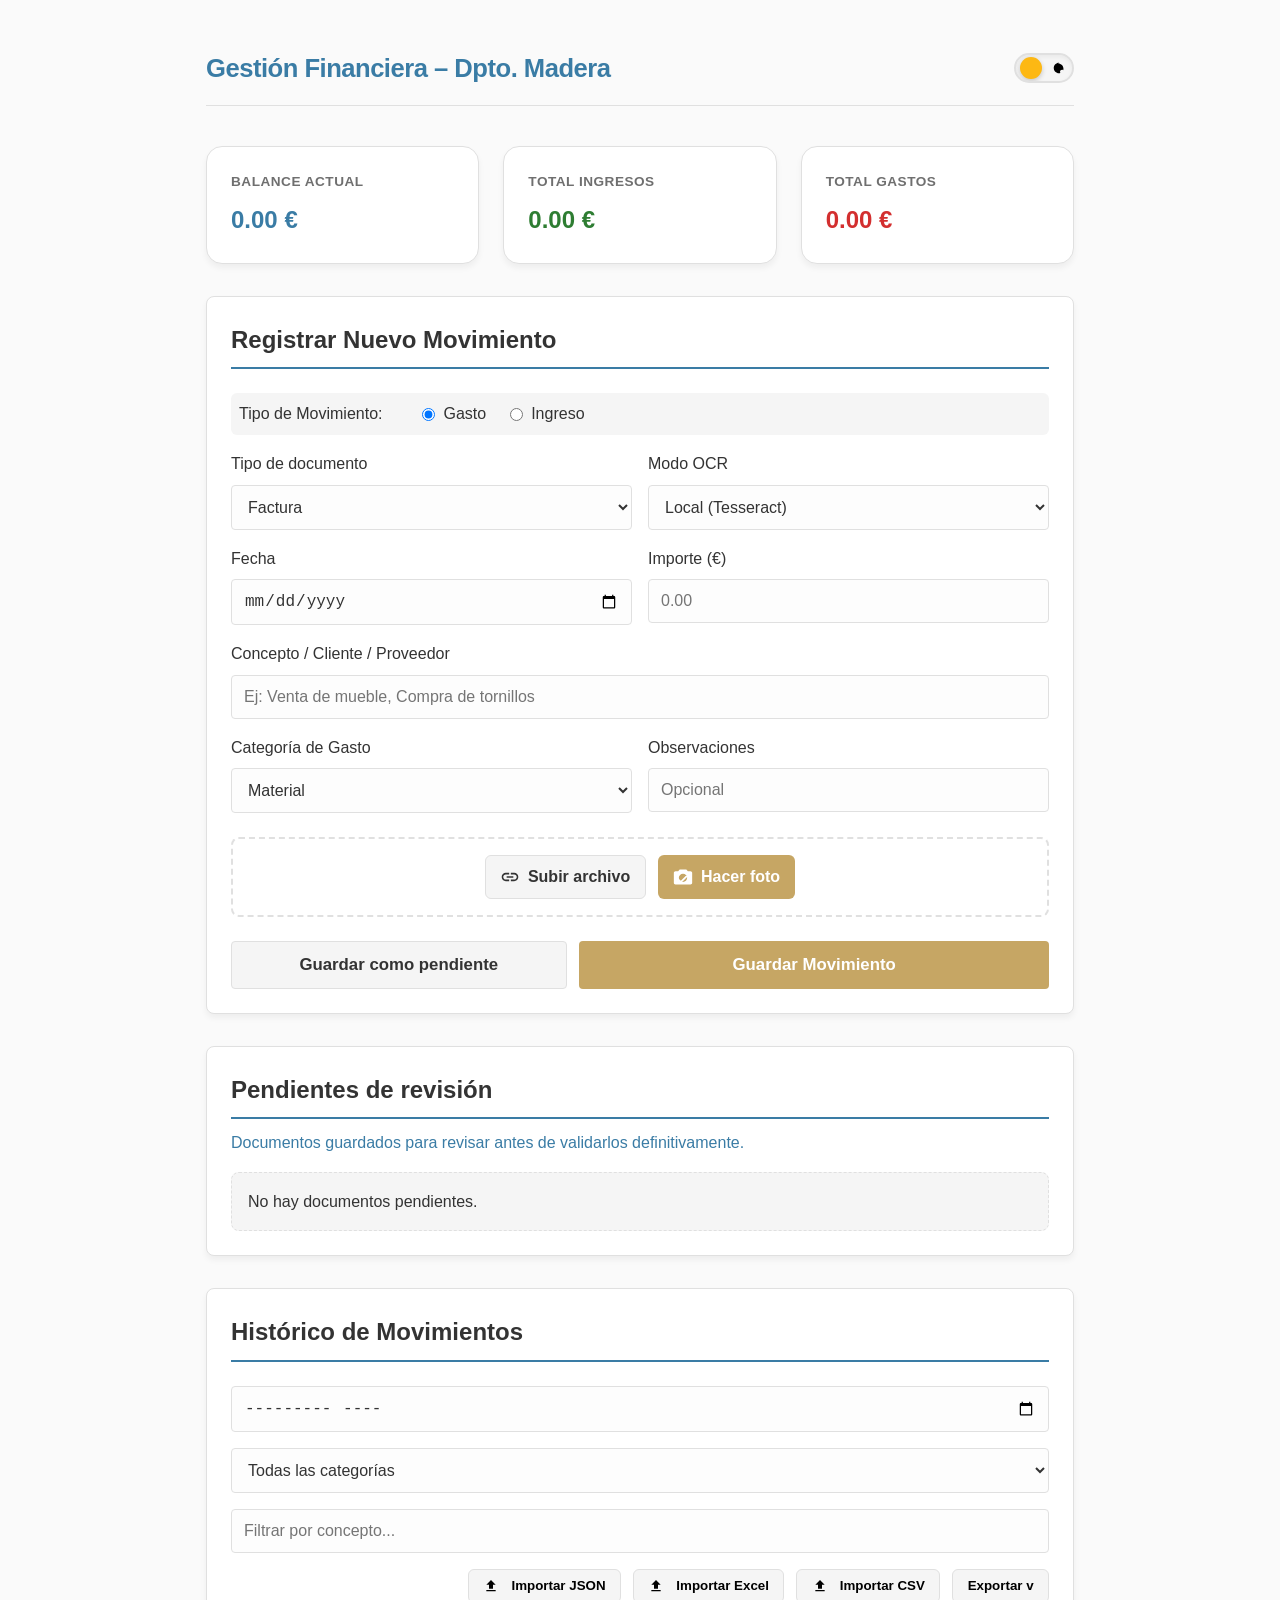
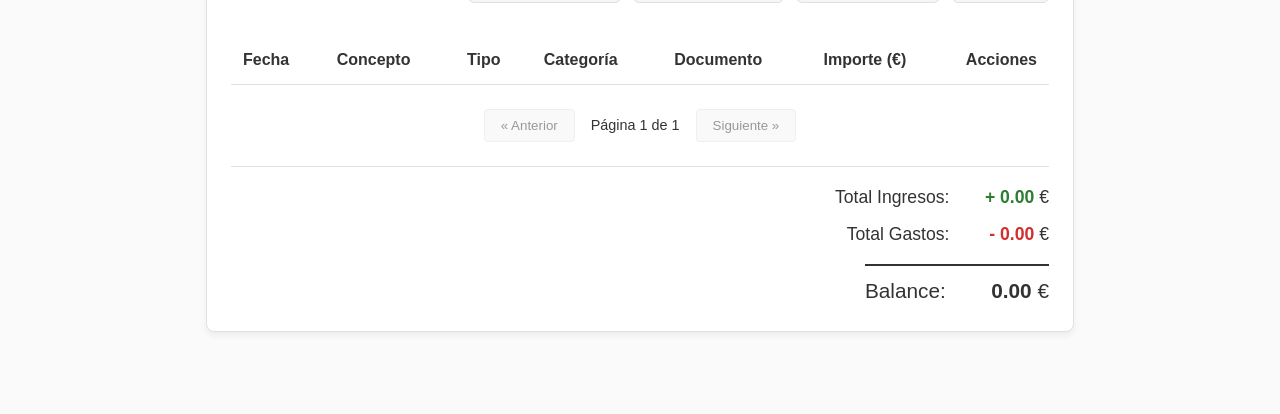
==== commit d5ac3667: "feat: add JSON and XLSX support and improved import logic v16" ====
--- a/index.html
+++ b/index.html
@@ -16,6 +16,7 @@
     <script src='https://unpkg.com/tesseract.js@5.0.0/dist/tesseract.min.js'></script>
     <script src="https://cdnjs.cloudflare.com/ajax/libs/jspdf/2.5.1/jspdf.umd.min.js"></script>
     <script src="https://cdnjs.cloudflare.com/ajax/libs/jspdf-autotable/3.5.25/jspdf.plugin.autotable.min.js"></script>
+    <script src="https://cdn.jsdelivr.net/npm/xlsx@0.18.5/dist/xlsx.full.min.js"></script>
 </head>
 
 <body>
@@ -249,16 +250,37 @@
                 </select>
                 <input type="text" id="filter-provider" placeholder="Filtrar por concepto...">
                 <div class="export-actions">
+                    <button type="button" id="import-json-trigger" class="file-label">
+                        <svg style="width:1.2em;height:1.2em;vertical-align:middle;margin-right:4px;">
+                            <use href="#upload"></use>
+                        </svg>
+                        Importar JSON
+                    </button>
+                    <button type="button" id="import-xlsx-trigger" class="file-label">
+                        <svg style="width:1.2em;height:1.2em;vertical-align:middle;margin-right:4px;">
+                            <use href="#upload"></use>
+                        </svg>
+                        Importar Excel
+                    </button>
                     <button type="button" id="import-csv-trigger" class="file-label">
                         <svg style="width:1.2em;height:1.2em;vertical-align:middle;margin-right:4px;">
                             <use href="#upload"></use>
                         </svg>
                         Importar CSV
                     </button>
-                    <button type="button" id="export-csv" class="file-label">Exportar CSV</button>
-                    <button type="button" id="export-pdf" class="file-label btn-pdf">Exportar PDF</button>
+                    <div class="dropdown-export">
+                        <button type="button" class="file-label">Exportar v</button>
+                        <div class="dropdown-content">
+                            <button type="button" id="export-csv">Exportar CSV</button>
+                            <button type="button" id="export-json">Exportar JSON</button>
+                            <button type="button" id="export-xlsx">Exportar Excel (XLSX)</button>
+                            <button type="button" id="export-pdf" class="btn-pdf">Exportar PDF</button>
+                        </div>
+                    </div>
                 </div>
                 <input type="file" id="import-csv-file" accept=".csv" class="hidden">
+                <input type="file" id="import-json-file" accept=".json" class="hidden">
+                <input type="file" id="import-xlsx-file" accept=".xlsx,.xls" class="hidden">
             </div>
 
             <div class="table-container">
--- a/css/styles.css
+++ b/css/styles.css
@@ -899,3 +899,59 @@
         grid-template-columns: 1fr
     }
 }
+
+/* --- EXPORT DROPDOWN --- */
+.export-actions {
+    display: flex;
+    justify-content: center;
+    gap: .75rem;
+    flex-wrap: wrap;
+    align-items: stretch;
+}
+
+.dropdown-export {
+    position: relative;
+    display: inline-block;
+}
+
+.dropdown-content {
+    display: none;
+    position: absolute;
+    right: 0;
+    background-color: var(--card-bg-color);
+    min-width: 180px;
+    box-shadow: 0px 8px 16px 0px rgba(0,0,0,0.2);
+    z-index: 1001;
+    border-radius: 8px;
+    border: 1px solid var(--border-color);
+    overflow: hidden;
+    margin-top: 4px;
+}
+
+.dropdown-content button {
+    color: var(--text-color);
+    padding: 12px 16px;
+    text-decoration: none;
+    display: block;
+    width: 100%;
+    border: none;
+    background: none;
+    text-align: left;
+    cursor: pointer;
+    font-size: 0.95rem;
+    transition: background-color 0.2s;
+    font-weight: 500;
+}
+
+.dropdown-content button:hover {
+    background-color: var(--secondary-btn-bg);
+    color: var(--accent-color);
+}
+
+.dropdown-export:hover .dropdown-content {
+    display: block;
+}
+
+.dropdown-export .file-label {
+    height: 100%;
+}
